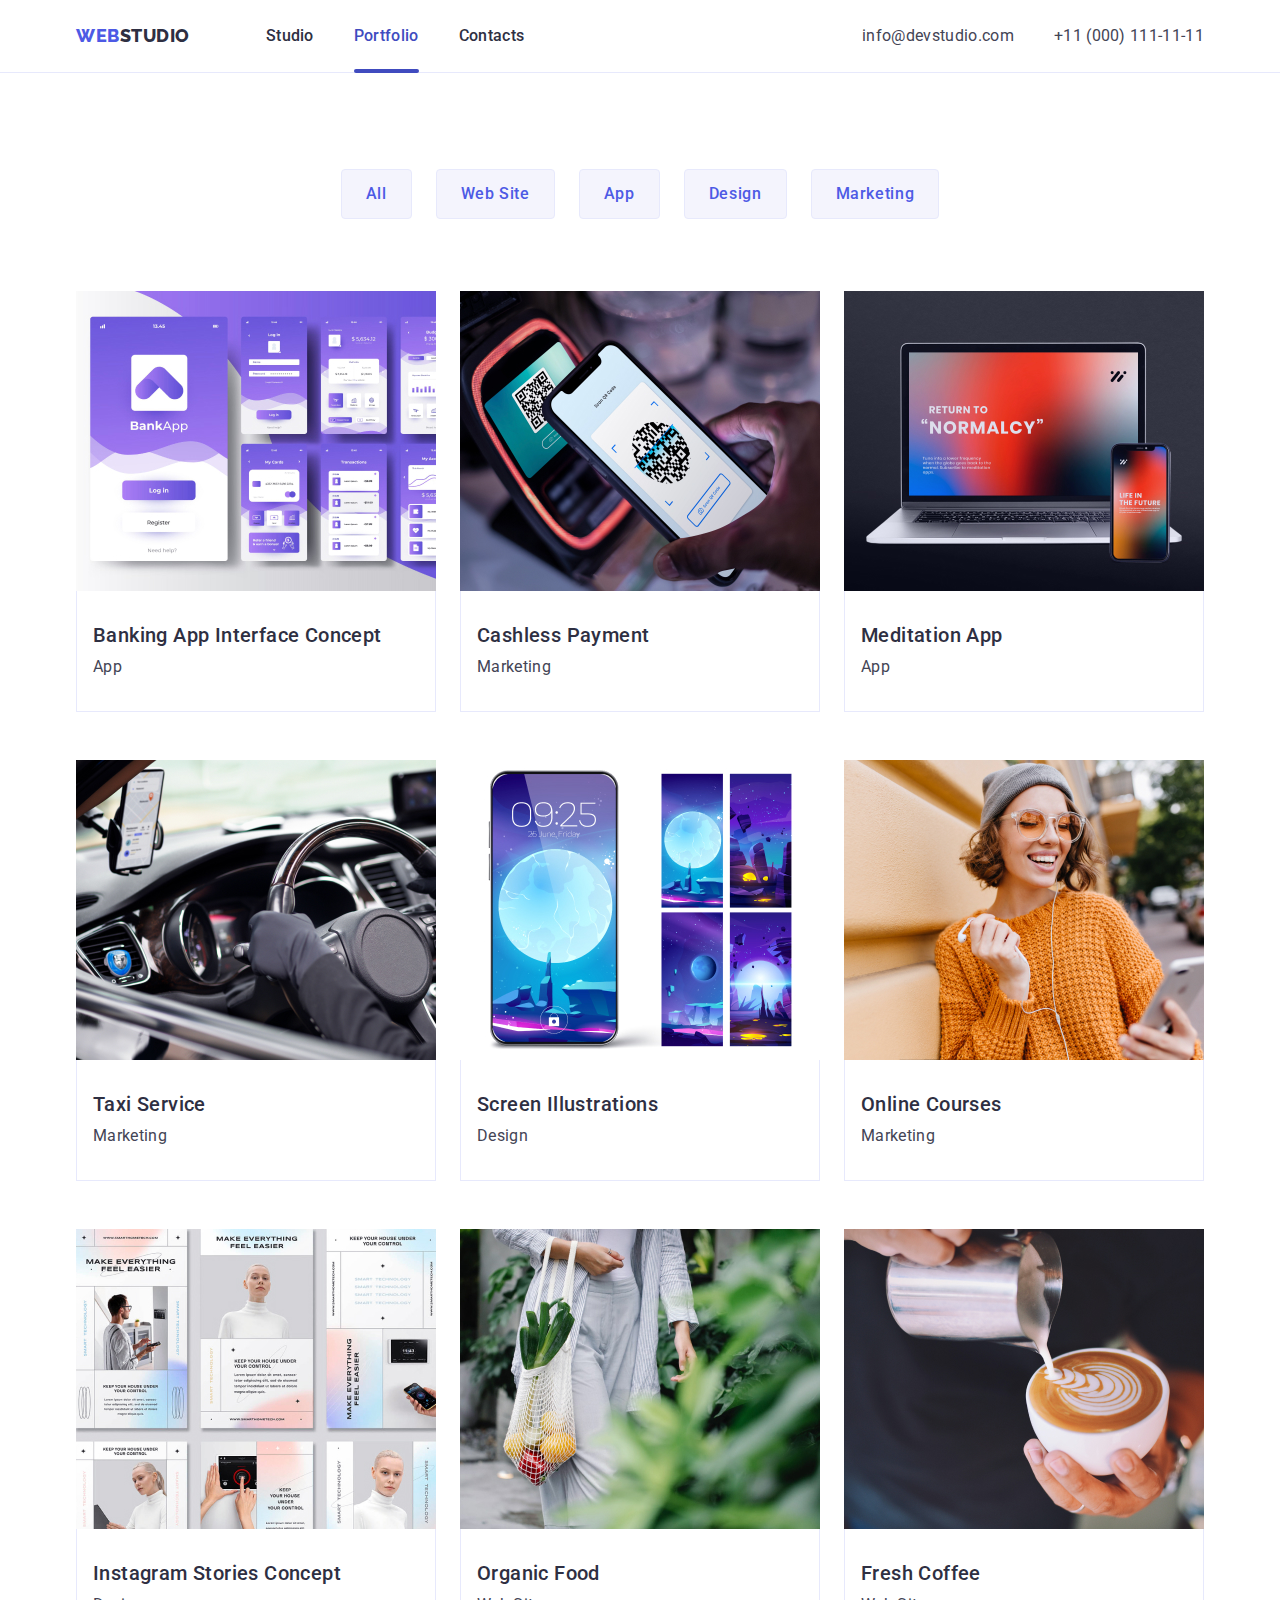
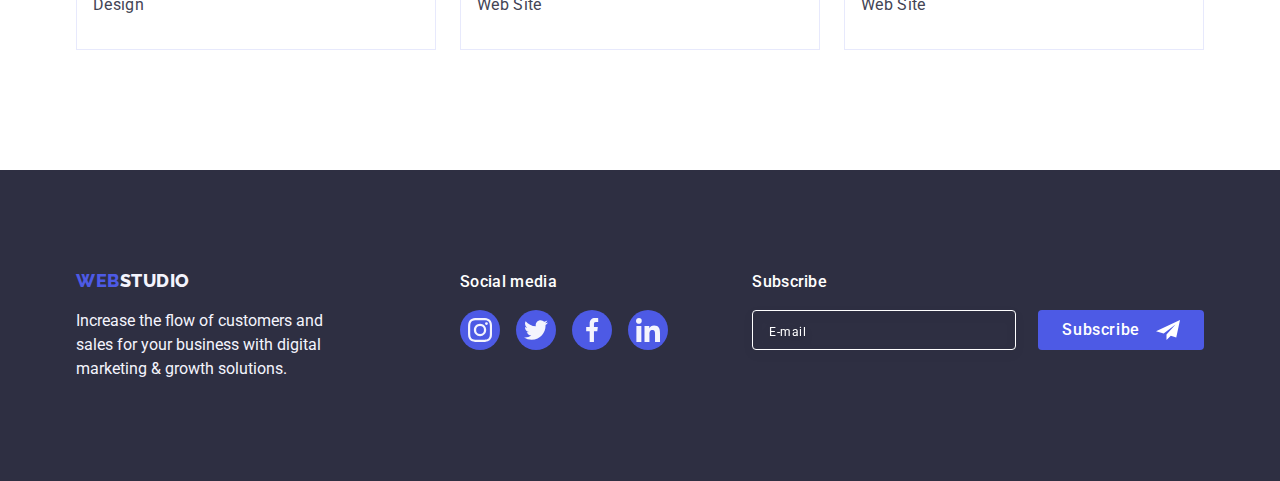
==== portfolio.html @ 62695de5 "1" ====
<!DOCTYPE html>
<html lang="en">
<head>
    <meta charset="UTF-8">
        <meta http-equiv="X-UA-Compatible" content="IE=edge">
        <meta name="viewport" content="width=device-width, initial-scale=1.0">
        <link rel="stylesheet" href="https://cdnjs.cloudflare.com/ajax/libs/modern-normalize/1.0.0/modern-normalize.min.css"/>
        <link rel="stylesheet" href="./css/styles.css">
        <title>Portfolio</title>
        <link rel="preconnect" href="https://fonts.googleapis.com" />
        <link rel="preconnect" href="https://fonts.gstatic.com" crossorigin />
        <link href="https://fonts.googleapis.com/css2?family=Raleway:wght@800&family=Roboto:wght@400;500;700;900&display=swap" rel="stylesheet" />
</head>
<body>
    <header>
        <div class="container header-container">
        <nav class="header-nav">
            <a href="./index.html" class="header-logo link">Web<span>Studio</span></a>
            <ul class="header-list list">
                <li class="header-item">
                    <a href="./index.html" class="header-link link">Studio</a>
                </li>
                <li class="header-item">
                    <a href="./portfolio.html" class="header-link link active-menu">Portfolio</a>
                </li>
                <li class="header-item">
                    <a href="" class="header-link link">Contacts</a>
                </li>
            </ul>
        </nav>
        <address class="header-contact">
            <ul class="header-contact-item list">
                <li class="header-contact-list">
                    <a href="mailto:info@devstudio.com" class="header-contact-itm">info@devstudio.com</a>
                </li>
                <li class="header-contact-list">
                    <a href="tel:+110001111111" class="header-contact-itm">+11 (000) 111-11-11</a>
                </li>
            </ul>
        </address>
    </div>
</header>

<main>
    <section class="portfolio">
        <div class="container">
            <h1 hidden>Service</h1>
        <ul class="portfolio-list-btn list">
            <li class="portfolio-item-btn"><button type="button" class="portfolio-btn">All</button></li>
            <li class="portfolio-item-btn"><button type="button" class="portfolio-btn">Web Site</button></li>
            <li class="portfolio-item-btn"><button type="button" class="portfolio-btn">App</button></li>
            <li class="portfolio-item-btn"><button type="button" class="portfolio-btn">Design</button></li>
            <li class="portfolio-item-btn"><button type="button" class="portfolio-btn">Marketing</button></li>
        </ul>

        <ul class="portfolio-list list"> 

        <li class="portfolio-item">
                <a href="" class="portfolio-link link">
                <div class="img-hover">
                    <img src="./images/banking-app.jpg" alt="Banking App Interface" class="portfolio-img-list" width="360" height="300">
                    <p class="img-hover-text">14 Stylish and User-Friendly App Design Concepts · Task Manager App · Calorie Tracker App · Exotic Fruit Ecommerce App · Cloud Storage App</p>
                </div>
                    <div class="portfolio-item-text">
                        <h2 class="portfolio-subtitle">Banking App Interface Concept</h2>
                        <p class="portfolio-text">App</p>
                    </div>
                </a>
        </li>

        <li class="portfolio-item">
                <a href="" class="portfolio-link link">
                    <div class="img-hover">
                        <img src="./images/cashless-payment.jpg" alt="cashless-payment" class="portfolio-img-list" width="360" height="300">
                        <p class="img-hover-text">14 Stylish and User-Friendly App Design Concepts · Task Manager App · Calorie Tracker App · Exotic Fruit Ecommerce App · Cloud Storage App</p>
                    </div>
                    <div class="portfolio-item-text">
                        <h2 class="portfolio-subtitle">Cashless Payment</h2>
                        <p class="portfolio-text">Marketing</p>
                    </div>
                </a>
        </li>
        <li class="portfolio-item">
                <a href="" class="portfolio-link link">
                    <div class="img-hover">
                        <img src="./images/meditaion-app.jpg" alt="meditaion-app" class="portfolio-img-list" width="360" height="300">
                        <p class="img-hover-text">14 Stylish and User-Friendly App Design Concepts · Task Manager App · Calorie Tracker App · Exotic Fruit Ecommerce App · Cloud Storage App</p>
                    </div>
                    <div class="portfolio-item-text">
                        <h2 class="portfolio-subtitle">Meditation App</h2>
                        <p class="portfolio-text">App</p>
                    </div>
                </a>
        </li>
        <li class="portfolio-item">
                <a href="" class="portfolio-link link">
                    <div class="img-hover">
                        <img src="./images/taxi-service.jpg" alt="Taxi Service" class="portfolio-img-list" width="360" height="300">
                        <p class="img-hover-text">14 Stylish and User-Friendly App Design Concepts · Task Manager App · Calorie Tracker App · Exotic Fruit Ecommerce App · Cloud Storage App</p>
                    </div>
                    <div class="portfolio-item-text">
                        <h2 class="portfolio-subtitle">Taxi Service</h2>
                        <p class="portfolio-text">Marketing</p>
                    </div>
                </a>
        </li>
        <li class="portfolio-item">
                <a href="" class="portfolio-link link">
                    <div class="img-hover">
                        <img src="./images/screen-illustrations.jpg" alt="Screen Illustrations" class="portfolio-img-list" width="360" height="300">
                        <p class="img-hover-text">14 Stylish and User-Friendly App Design Concepts · Task Manager App · Calorie Tracker App · Exotic Fruit Ecommerce App · Cloud Storage App</p>
                    </div>
                    <div class="portfolio-item-text">
                        <h2 class="portfolio-subtitle">Screen Illustrations</h2>
                        <p class="portfolio-text">Design</p>
                    </div>
                </a>
        </li>
        <li class="portfolio-item">
                <a href="" class="portfolio-link link">
                    <div class="img-hover">
                        <img src="./images/online-courses.jpg" alt="Online Courses" class="portfolio-img-list" width="360" height="300">
                        <p class="img-hover-text">14 Stylish and User-Friendly App Design Concepts · Task Manager App · Calorie Tracker App · Exotic Fruit Ecommerce App · Cloud Storage App</p>
                    </div>
                    <div class="portfolio-item-text">
                        <h2 class="portfolio-subtitle">Online Courses</h2>
                        <p class="portfolio-text">Marketing</p>
                    </div>
                </a>
        </li>
        <li class="portfolio-item">
                <a href="" class="portfolio-link link">
                    <div class="img-hover">
                        <img src="./images/instagram-stories-concept.jpg" alt="Instagram Stories Concept" class="portfolio-img-list" width="360" height="300">
                        <p class="img-hover-text">14 Stylish and User-Friendly App Design Concepts · Task Manager App · Calorie Tracker App · Exotic Fruit Ecommerce App · Cloud Storage App</p>
                    </div>
                    <div class="portfolio-item-text">
                        <h2 class="portfolio-subtitle">Instagram Stories Concept</h2>
                        <p class="portfolio-text">Design</p>
                    </div>
                </a>
        </li>
        <li class="portfolio-item">
                <a href="" class="portfolio-link link">
                    <div class="img-hover">
                        <img src="./images/organic-food.jpg" alt="Organic Food" class="portfolio-img-list" width="360" height="300">
                        <p class="img-hover-text">14 Stylish and User-Friendly App Design Concepts · Task Manager App · Calorie Tracker App · Exotic Fruit Ecommerce App · Cloud Storage App</p>
                    </div>
                    <div class="portfolio-item-text">
                        <h2 class="portfolio-subtitle">Organic Food</h2>
                        <p class="portfolio-text">Web Site</p>
                    </div>
                </a>
        </li>
        <li class="portfolio-item">
                <a href="" class="portfolio-link link">
                    <div class="img-hover">
                        <img src="./images/fresh-coffe.jpg" alt="Fresh Coffee" class="portfolio-img-list" width="360" height="300">
                        <p class="img-hover-text">14 Stylish and User-Friendly App Design Concepts · Task Manager App · Calorie Tracker App · Exotic Fruit Ecommerce App · Cloud Storage App</p>
                    </div>
                    <div class="portfolio-item-text">
                        <h2 class="portfolio-subtitle">Fresh Coffee</h2>
                        <p class="portfolio-text">Web Site</p>
                    </div>
                </a>
        </li>
        </ul>
        </div>
    </section>
</main>

<footer class="footer">
    <div class="container footer-container">
        <div class="footer-wrapper">
        <a href="./index.html" class="footer-logo link">Web<span class="footer-logo-span">Studio</span></a>
    <p class="footer-text">Increase the flow of customers and sales for your business with digital marketing & growth solutions.</p>
    </div>
        <div class="footer-social">
            <h3 class="footer-social-title">Social media</h3>
            <ul class="footer-social-list list">
                <li class="footer-icon-item">
                    <a href="" class="footer-icon-link">
                        <svg class="footer-icon" width="24" height="24">
                            <use href="./images/symbol-defs.svg#icon-instagram"></use>
                        </svg>
                    </a>
                </li>
                <li class="footer-icon-item">
                    <a href="" class="footer-icon-link">
                        <svg class="footer-icon" width="24" height="24">
                            <use href="./images/symbol-defs.svg#icon-twitter"></use>
                        </svg>
                    </a>
                </li>
                <li class="footer-icon-item">
                    <a href="" class="footer-icon-link">
                        <svg class="footer-icon" width="24" height="24">
                            <use href="./images/symbol-defs.svg#icon-facebook"></use>
                        </svg>
                    </a>
                </li>
                <li class="footer-icon-item">
                    <a href="" class="footer-icon-link">
                        <svg class="footer-icon" width="24" height="24">
                            <use href="./images/symbol-defs.svg#icon-linkedin"></use>
                        </svg>
                    </a>
                </li>
            </ul>
        </div>
        <div class="footer-subscribe">
            <p>Subscribe</p>
            <form action="" class="footer-form">
                    <input type="text" name="email" id="email" placeholder="E-mail">

                    <button type="submit">
                        Subscribe
                    </button>
            </form>
        </div>
    </div>
</footer>

</body>
</html>
---- css/styles.css ----
:root {
    --color-background: #ffffff;
    --color-iris: #4d5ae5;
    --color-background-btn: #404bbf;
    --color-background-main: #2e2f42;
    --color-main: #434455;
    --color-cloud: #f4f4fd;
    --color-corn: #E7E9FC;
    --color-light-gray: #8E8F99;
    --color-emerald: #31D0AA;
}

body {
    color: var(--color-main);
    background-color: var(--color-background);
    font-family: 'Roboto', sans-serif;
    margin: 0 auto;
    padding: 0;
}

.link {
    text-decoration: none;
}

.list {
    list-style: none;
}

.container {
    max-width: 1158px;
    padding-left: 15px;
    padding-right: 15px;
    margin-left: auto;
    margin-right: auto;
}

.section {
    padding-top: 120px;
    padding-bottom: 120px;
}

ul, li, h3, h2, h1, p{
    margin: 0;
    padding: 0;
}

/* header */

header {
    border-bottom: 1px solid var(--color-corn);
    background-color: var(--color-background);
}

.header-container {
    display: flex;
    justify-content: space-between; 
    padding-top: 24px;
    padding-bottom: 24px;
}

.header-nav {
    display: flex;
    align-items: center;
}

.header-contact-item {
    display: flex;
    align-items: center;
}

.header-list {
    display: flex;
}

.header-logo {
    display: flex;
    margin-right: 76px;

    font-family: 'Raleway', sans-serif;
    font-weight: 800;
    font-size: 18px;
    line-height: 1.17;
    letter-spacing: 0.03em;
    text-transform: uppercase;
    color: var(--color-iris);
    text-decoration: none;
}

.header-item {
}

.header-item:not(:last-child) {
    margin-right: 40px;
}

.header-link {
    display: block;
    font-weight: 500;
    font-size: 16px;
    line-height: 1.5;
    letter-spacing: 0.02em;
    color: var(--color-background-main);

    transition: 250ms cubic-bezier(0.4, 0, 0.2, 1);
}

.header-link:is(:hover, :focus) {
    color: var(--color-background-btn);
}

.header-contact {
    display: flex;
}

.header-contact-list {
}

.header-contact-list:not(:last-child) {
    margin-right: 40px;
}

.header-contact-itm {
    text-decoration: none;
    font-style: normal;
    font-size: 16px;
    line-height: 1.5;
    letter-spacing: 0.02em;
    color: var(--color-main);
    
    transition: 250ms cubic-bezier(0.4, 0, 0.2, 1);
}

.header-contact-itm:is(:hover, :focus) {
    color: var(--color-background-btn);
}

span {
    color: var(--color-background-main);
    text-decoration: none;
}

.active-menu {
    position: relative;
    color: var(--color-background-btn);
}

.active-menu::after {
    top: 45px;
    position: absolute;
    border-bottom: 4px solid var(--color-background-btn);
    display: block;
    content: '';
    width: 100%;
    border-radius: 2px;
}

/* header */

/* order */

.order {
    text-align: center;
    padding-top: 188px;
    padding-bottom: 188px;

    background-color: var(--color-background-main);
    background-image: linear-gradient(
        rgba(46, 47, 66, 0.7),
        rgba(46, 47, 66, 0.7)
    ),
    url(../images/people-office.jpg) ;
    
    background-repeat: no-repeat;
    background-position: center;
    width: 1440px;
    margin-right: auto;
    margin-left: auto;
    background-size: cover;
}

.order-title {
    font-size: 56px;
    line-height: 1.07;
    text-align: center;
    letter-spacing: 0.02em;
    color: var(--color-background);

    width: 496px;
    margin: 0 auto;
}

.order-btn {
    border-radius: 4px;
    padding: 16px 32px;
    border: none;
    text-align: center;
    margin-top: 48px;
    transition: 250ms cubic-bezier(0.4, 0, 0.2, 1);

    background-color: var(--color-iris);
    font-family: "Roboto", sans-serif;
    font-weight: 500;
    font-size: 16px;
    line-height: 1.5;
    letter-spacing: 0.04em;
    color: var(--color-background);
    cursor: pointer;

    background: #4D5AE5;
    background-color: var(--color-iris);
}

.order-btn:is(:hover, :focus) {
    background-color: var(--color-background-btn);
}

.backdrop {
    position: fixed;
    top: 0;
    left: 0;
    width: 100%;
    height: 100%;
    background-color: rgba(46, 47, 66, 0.4);

    transition: opacity 250ms cubic-bezier(0.4, 0, 0.2, 1);
    opacity: 1;
}

.backdrop.is-hidden {
    opacity: 0;
    pointer-events: none;
}

.modal {
    position: absolute;
    top: 50%;
    left: 50%;
    transform: translate(-50%, -50%) scale(1);
    padding: 72px 24px 24px;

    min-width: 408px;

    background-color: #ffffff;
    border-radius: 4px;
}

.order-modal-close {
    border: 1px solid rgba(0, 0, 0, 0.1);
    background-color: var(--color-corn);
    border-radius: 50%;

    width: 24px;
    height: 24px;

    cursor: pointer;
    position: absolute;
    display: flex;
    justify-content: center;
    align-items: center;
    top: 24px;
    right: 24px;
}

.order-modal-close:is(:hover, :focus) {
    background-color: var(--color-background-btn);
    fill: var(--color-background);
    transition: 250ms cubic-bezier(0.4, 0, 0.2, 1);
}

/* order */

/* Form */

/* .form-wrapper {
    padding-left: 24px;
    padding-right: 24px;
    padding-top: 72px;
    margin: 0 auto;
} */

.form-title {
    font-weight: 500;
    font-size: 16px;
    line-height: 1.5;
    text-align: center;
    letter-spacing: 0.02em;
    color: var(--color-background-main);
    margin-bottom: 16px;
}

.form-field {
    display: flex;
    flex-direction: column;
}

.form-field:not(:last-child) {
    margin-bottom: 8px;
}

.comment-field {
    margin-bottom: 8px;
}

.form-field label {
    margin-bottom: 4px;
}

.input-wrap {
    position: relative;
}

.form-field label {
    display: block;
    text-align: left;
    margin-bottom: 4px;
    font-weight: 400;
    font-size: 12px;
    line-height: 1.16;
    letter-spacing: 0.04em;
    color: var(--color-light-gray);
}

.form-field input {
    border: none;
    width: 360px;
    height: 40px;
    border: 1px solid rgba(46, 47, 66, 0.4);
    padding-left: 42px;
    border-radius: 4px;
    outline: none;
    transition-property: border;
    transition-duration: 250ms;
    transition-timing-function: cubic-bezier(0.4, 0, 0.2, 1);
    /* transition: 250ms cubic-bezier(0.4, 0, 0.2, 1); */
}

.form-field svg {
    position: absolute;
    top: 50%;
    left: 12px;
    transform: translateY(-50%);
    cursor: pointer;
    fill: var(--color-background-main);
    transition-property: fill;
    transition-duration: 250ms;
    transition-timing-function: cubic-bezier(0.4, 0, 0.2, 1);
    /* transition: 250ms cubic-bezier(0.4, 0, 0.2, 1); */
}

.form-field input:focus {
    border: 1px solid var(--color-iris);
}

.form-field input:focus + svg {
    fill: var(--color-iris);
}

.form-field textarea {
    width: 360px;
    height: 120px;
    resize: none;
    outline: none;
    border: 1px solid rgba(46, 47, 66, 0.4);
    border-radius: 4px;
    transition: 250ms cubic-bezier(0.4, 0, 0.2, 1);

    padding-top: 8px;
    padding-left: 16px;
}

.form-field textarea::placeholder {
    font-weight: 400;
    font-size: 12px;
    line-height: 1.16;
    letter-spacing: 0.04em;
    color: rgba(46, 47, 66, 0.4);
}

.form-field textarea:focus {
    border: 1px solid var(--color-iris);
}

.checkbox-field {
    margin-bottom: 24px;
}

.checkbox-field label {
    display: flex;
    align-items: center;
    text-align: center;
    gap: 8px;
}

.checkbox-field input {
    cursor: pointer;
    margin-right: 8px;
    -webkit-appearance: none;
    -moz-appearance: none;
    appearance: none;
    position: absolute;
}

.checkbox-icon {
    display: inline-block;
    width: 16px;
    height: 16px;
    border: 1px solid rgba(46, 47, 66, 0.4);
    border-radius: 2px;
    cursor: pointer;
    transition: 250ms cubic-bezier(0.4, 0, 0.2, 1);
}

.checkbox:checked + .checkbox-icon {
    background-color: var(--color-background-btn);
    background-image: url(../images/checkbox.svg);
    background-repeat: no-repeat;
    background-position: center;
    border: none;
}

.checkbox-field p {
    font-weight: 400;
    font-size: 12px;
    line-height: 1.16;
    letter-spacing: 0.04em;
    color: var(--color-light-gray);
}

.checkbox-field a {
    margin-left: 2px;
    color: var(--color-iris);
}

.form-btn {
    padding: 16px 32px;
    background-color: var(--color-iris);
    box-shadow: 0px 4px 4px rgba(0, 0, 0, 0.15);
    border-radius: 4px;
    color: #FFFFFF;
    border: none;
    cursor: pointer;
    width: 169px;
    height: 56px;
    font-family: 'Roboto';
    font-style: normal;
    font-weight: 500;
    font-size: 16px;
    line-height: 1.5;
    text-align: center;
    letter-spacing: 0.04em;
    color: var(--color-background);
    transition: 250ms cubic-bezier(0.4, 0, 0.2, 1);
}

.form-btn:is(:hover, :focus) {
    background-color: var(--color-background-btn);
}

/* Form */

/* features */

.features {
    
}   

.hidden-title {
}

.features-list {
    display: flex;
}

.features-item {
    max-width: calc((100% - 72px) / 4);
}

.features-item:not(:last-child) {
    margin-right: 24px;
}

.features-subtitle {
    margin-bottom: 8px;

    font-family: 'Roboto';
    font-style: normal;
    font-weight: 500;
    font-size: 20px;
    line-height: 1.2;
    letter-spacing: 0.02em;
    color: var(--color-background-main);
}

.features-item-text {
    max-height: 72px;

    font-size: 16px;
    line-height: 1.5;
    letter-spacing: 0.02em;
    color: var(--color-main);
}

.features-icons {
    display: flex;
    justify-content: center;
    align-items: center;
    
    height: 112px;
    background-color: var(--color-cloud);
    border-radius: 4px;

    margin-bottom: 8px;
}

.features-icon {

}


/* features */

/* about */

.about {
    padding-bottom: 120px;
}

.about-title {
    font-size: 36px;
    line-height: 1.11;
    letter-spacing: 0.02em;
    text-transform: capitalize;
    color: var(--color-background-main);
    text-align: center;
}

.about-list {
    display: flex;
    margin-top: 72px;
}

.about-img {
}

.about-item {

}

.about-item:not(:last-child) {
    margin-right: 24px;
}

/* about */

/* team */

.team {
    background-color: var(--color-cloud);
}

.team-title {
    font-size: 36px;
    line-height: 1.11;
    text-align: center;
    letter-spacing: 0.02em;
    text-transform: capitalize;
    color: var(--color-background-main);
    margin-bottom: 72px;
}

.team-list {
    display: flex;
}

.team-list-item {
    background-color: var(--color-background);
    box-shadow: 0px 1px 6px rgba(46, 47, 66, 0.08), 0px 1px 1px rgba(46, 47, 66, 0.16), 0px 2px 1px rgba(46, 47, 66, 0.08);
border-radius: 0px 0px 4px 4px;
}

.team-list-item:not(:last-child) {
    margin-right: 24px;
}

.team-name {
    font-weight: 500;
    font-size: 20px;
    line-height: 1.2;
    letter-spacing: 0.02em;
    color: var(--color-background-main);

    text-align: center;
    margin-bottom: 8px;
}

.team-list-cover {
    padding-top: 32px;
    padding-bottom: 32px;
    
}

.team-item-text {
    font-size: 16px;
    line-height: 1.5;
    letter-spacing: 0.02em;
    color: var(--color-main);

    text-align: center;
    margin-bottom: 8px;
}

.team-icon-list {
    display: flex;
    justify-content: center;
    gap: 24px;
    
}

.icon-list-item {
}

.team-icon-link {
    display: flex;
    justify-content: center;
    align-items: center;
    width: 40px;
    height: 40px;
    border-radius: 50%;
    background-color: var(--color-iris);

    transition: 250ms cubic-bezier(0.4, 0, 0.2, 1);
}

.team-icon-link:is(:hover, :focus) {
    background-color: var(--color-background-btn);
}

.link-icon {
    fill: var(--color-cloud);
    
}

/* team */

/* Customers */

.customers {
}

.customers-title {
    font-size: 36px;
    line-height: 1.11;
    text-align: center;
    letter-spacing: 0.02em;
    text-transform: capitalize;
    color: var(--color-background-main);

    margin-bottom: 72px;
}

.customers-list {
    display: flex;
    gap: 24px;
    
}

.customers-item {
    width: calc((100% - 120px) / 6);
    
}

.customers-link {
    display: flex;
    align-items: center;
    justify-content: center;
    height: 88px;
    
    transition: 250ms cubic-bezier(0.4, 0, 0.2, 1);

    fill: var(--color-light-gray);
    border-radius: 4px;
    border: 1px solid var(--color-light-gray);
}

.company-icon {
    color: currentColor;
}

.customers-link:is(:hover, :focus) {
    border: 1px solid var(--color-background-btn);
    fill: var(--color-background-btn);
    color: var(--color-background-btn);
    transition: opacity 250ms cubic-bezier(0.4, 0, 0.2, 1);
}

/* Customers */

/* footer */

.footer {
    background-color: var(--color-background-main);
    padding-top: 100px;
    padding-bottom: 100px;
}

.footer-container {
    display: flex;
    
}

.footer-wrapper {
    width: 264px;
    
}

.footer-logo {
    font-family: 'Raleway', sans-serif;
    font-weight: 800;
    font-size: 18px;
    line-height: 1.17;
    letter-spacing: 0.03em;
    text-transform: uppercase;
    color: var(--color-iris);
    text-decoration: none;
}


.footer-logo-span {
    color: var(--color-cloud);
}

.footer-text {
    line-height: 1.5;
    margin-top: 18px;
    color: var(--color-cloud);
}

.footer-social {
    margin-left: 120px;
}

.footer-social-title {
    font-weight: 500;
    font-size: 16px;
    line-height: 1.5;
    letter-spacing: 0.02em;
    color: var(--color-background);

    margin-bottom: 16px;
}

.footer-social-list {
    display: flex;
    gap: 16px;
}

.footer-icon-item {
}

.footer-icon-link {
    display: flex;
    justify-content: center;
    align-items: center;

    width: 40px;
    height: 40px;
    border-radius: 50%;
    background-color: var(--color-iris);

    transition: 250ms cubic-bezier(0.4, 0, 0.2, 1);
}

.footer-icon-link:is(:hover, :focus) {
    background-color: var(--color-emerald);
}

.footer-icon {
    fill: var(--color-cloud);
}

.footer-subscribe {
    margin-left: auto;
}

.footer-subscribe p {
    display: block;
    text-align: left;
    margin-bottom: 16px;

    font-weight: 500;
    font-size: 16px;
    line-height: 1.5;
    letter-spacing: 0.02em;
    color: var(--color-background);
}

.footer-subscribe input {
    border: none;
    outline: none;
    background-color: transparent;
    width: 264px;
    height: 40px;
    padding-left: 16px;

    border: 1px solid #FFFFFF;
    filter: drop-shadow(0px 4px 4px rgba(0, 0, 0, 0.15));
    border-radius: 4px;
    color: var(--color-background);
    transition: 250ms cubic-bezier(0.4, 0, 0.2, 1);
}

.footer-subscribe input:focus {
    border: 1px solid var(--color-iris);
}

.footer-subscribe input::placeholder {
    font-weight: 400;
    font-size: 12px;
    line-height: 24px;
    display: flex;
    align-items: center;
    letter-spacing: 0.04em;
    color: var(--color-background);
}

.footer-subscribe button {
    background-image: url(../images/subscribe.svg);
    background-repeat: no-repeat;
    background-position: right 24px center;

    padding: 8px 64px 8px 24px;

    margin-left: 22px;
    border: none;
    background-color: var(--color-iris);
    border-radius: 4px;
    transition: 250ms cubic-bezier(0.4, 0, 0.2, 1);


    font-family: 'Roboto';
    font-style: normal;
    font-weight: 500;
    font-size: 16px;
    line-height: 1.5;
    text-align: center;
    letter-spacing: 0.04em;
    color: var(--color-background);
    cursor: pointer;
}

.footer-subscribe button:is(:hover, :focus) {
    background-color: var(--color-background-btn);
}

.footer-form {
    display: flex;
}

/* footer */

/* portfolio */

.portfolio {
    padding-top: 96px;
    padding-bottom: 120px;
}

.portfolio-list-btn {
    display: flex;
    justify-content: center;
}

.portfolio-item-btn {
    
}

.portfolio-item-btn:not(:last-child) {
    margin-right: 24px;
}

.portfolio-btn {
    border: 1px solid var(--color-corn);
    border-radius: 4px;
    background-color: var(--color-cloud);
    padding: 12px 24px;
    transition: 250ms cubic-bezier(0.4, 0, 0.2, 1);

    font-family: 'Roboto', sans-serif;
    font-weight: 500;
    font-size: 16px;
    line-height: 1.5;
    letter-spacing: 0.04em;
    color: var(--color-iris);
    background-color: var(--color-cloud);
    cursor: pointer;

}

.portfolio-btn:is(:hover, :focus) {
    background-color: var(--color-background-btn);
    color: var(--color-background);
    box-shadow: 0px 3px 1px rgba(0, 0, 0, 0.1), 0px 2px 1px rgba(0, 0, 0, 0.08), 0px 2px 2px rgba(0, 0, 0, 0.12);
    border-radius: 4px;
    border: 1px solid var(--color-background-btn);
}

.portfolio-list {
    margin-top: 72px;
    flex-wrap: wrap;
    display: flex;
}

.portfolio-link {
    display: block;
    transition: 250ms cubic-bezier(0.4, 0, 0.2, 1);
}

.portfolio-link:is(:hover, :focus) {
    box-shadow: 0px 1px 6px rgba(46, 47, 66, 0.08), 0px 1px 1px rgba(46, 47, 66, 0.16), 0px 2px 1px rgba(46, 47, 66, 0.08);
}

.portfolio-item {
    margin-bottom: 48px;
    margin-right: 24px;
}


.portfolio-item:nth-child(7) {
    margin-bottom: 0;
}

.portfolio-item:nth-child(8) {
    margin-bottom: 0;
}

.portfolio-item:nth-child(9) {
    margin-bottom: 0;
}

.portfolio-item:nth-child(3) {
    margin-right: 0;
}

.portfolio-item:nth-child(6) {
    margin-right: 0;
}

.portfolio-item:nth-child(9) {
    margin-right: 0;
}

.portfolio-subtitle {
    font-weight: 500;
    font-size: 20px;
    line-height: 1.2;
    letter-spacing: 0.02em;
    color: var(--color-background-main);

    margin-bottom: 8px;
}

.portfolio-text {

    font-size: 16px;
    line-height: 1.5;
    letter-spacing: 0.02em;
    color: var(--color-main);
}


.portfolio-link {
}

.portfolio-item-text {
    border: 1px solid var(--color-corn);
    border-top: none;
}


.portfolio-img-list {
    display: block;
}

.portfolio-item-text {
    padding-top: 32px;
    padding-bottom: 32px;
    padding-left: 16px;
}

.img-hover {
    position: relative;
    overflow: hidden;
}

/* .img-hover::before {
    display: inline-block;
    content: '';

    position: absolute;
    top: 0;
    left: 0;
    width: 100%;
    height: 100%;
    background-color: var(--color-iris);

    transform: translateY(100%);
    transition: transform 250ms cubic-bezier(0.4, 0, 0.2, 1);
}

.portfolio-item:hover .img-hover::before {
    transform: translateY(0);
} */

.img-hover-text {
    position: absolute;
    top: 0;
    bottom: 0;
    width: 100%;
    height: 100%;
    padding-left: 32px;
    padding-right: 32px;
    padding-top: 40px;

    font-size: 16px;
    line-height: 1.5;
    letter-spacing: 0.02em;
    color: var(--color-cloud);
    background-color: var(--color-iris);

    transform: translateY(100%);
    transition: transform 250ms cubic-bezier(0.4, 0, 0.2, 1);
}

.portfolio-item:is(:hover, :focus) .img-hover-text {
    transform: translateY(0);
}



/* portfolio */
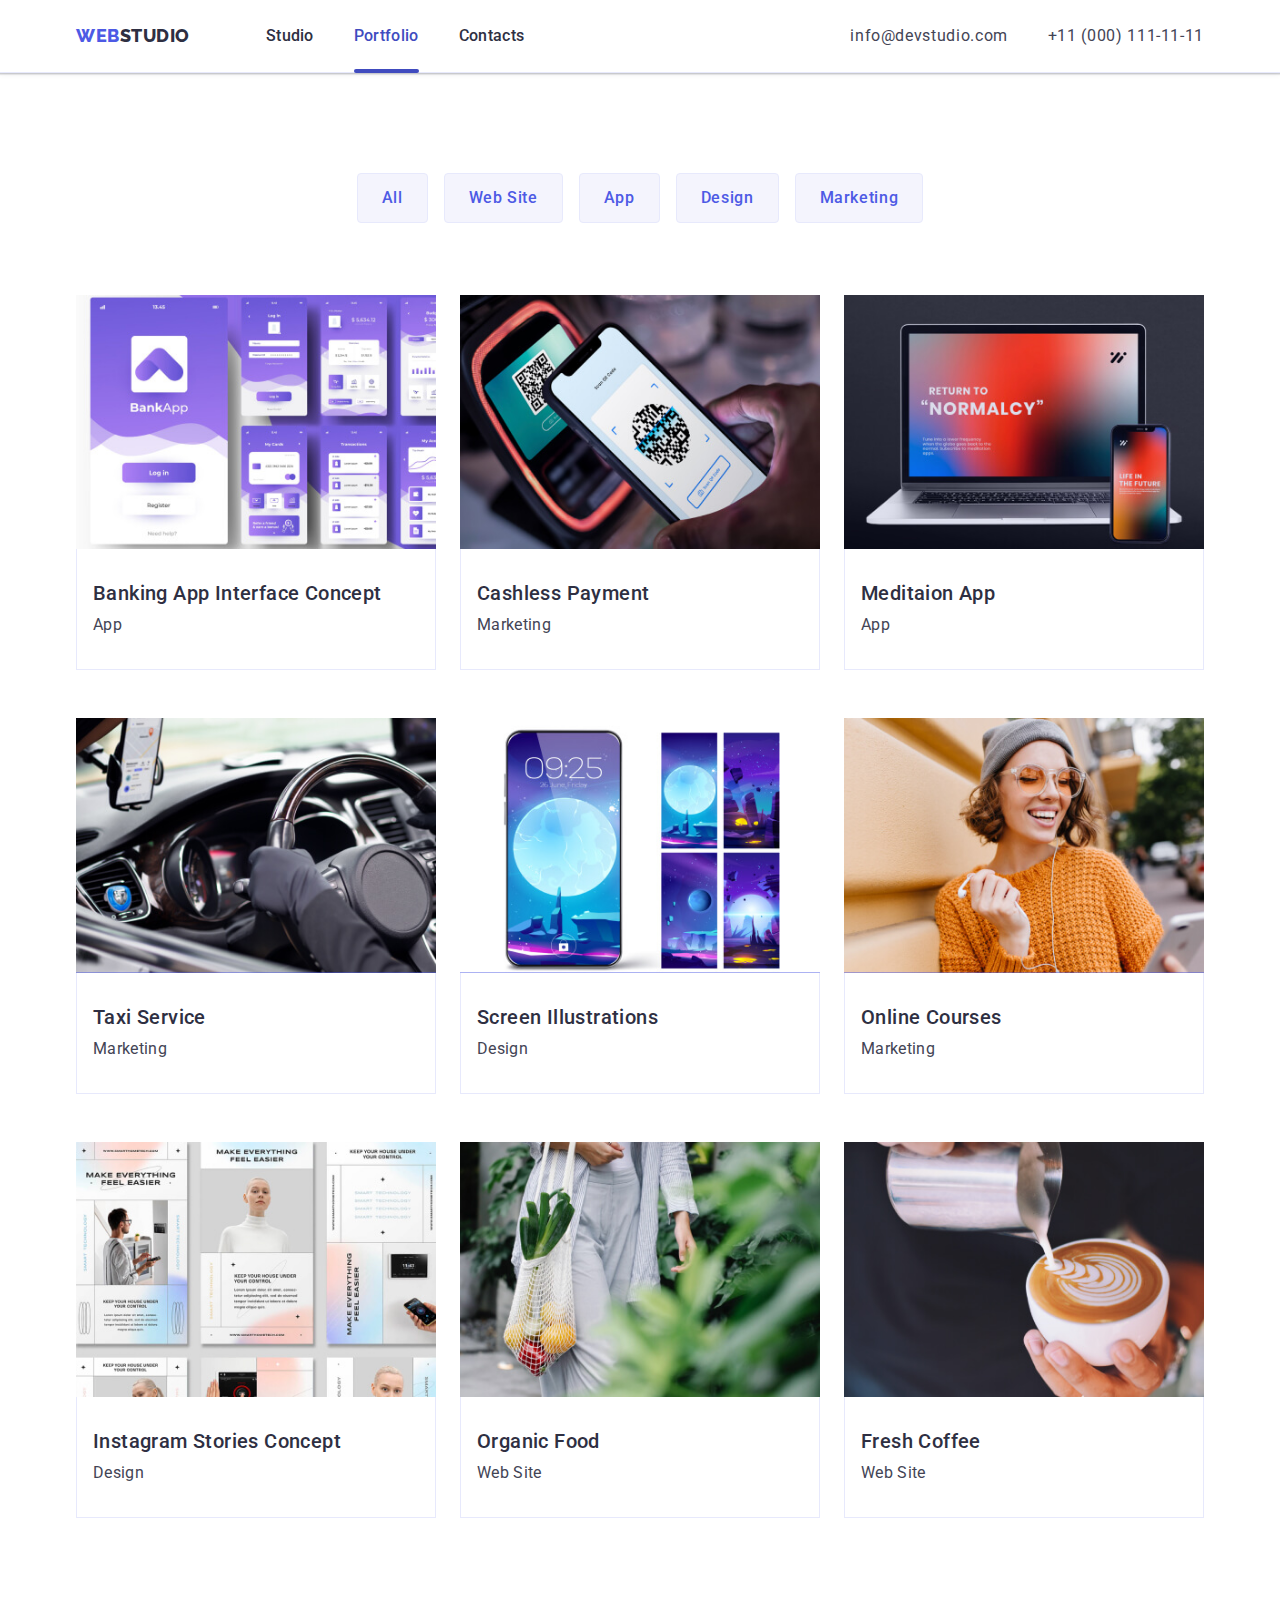
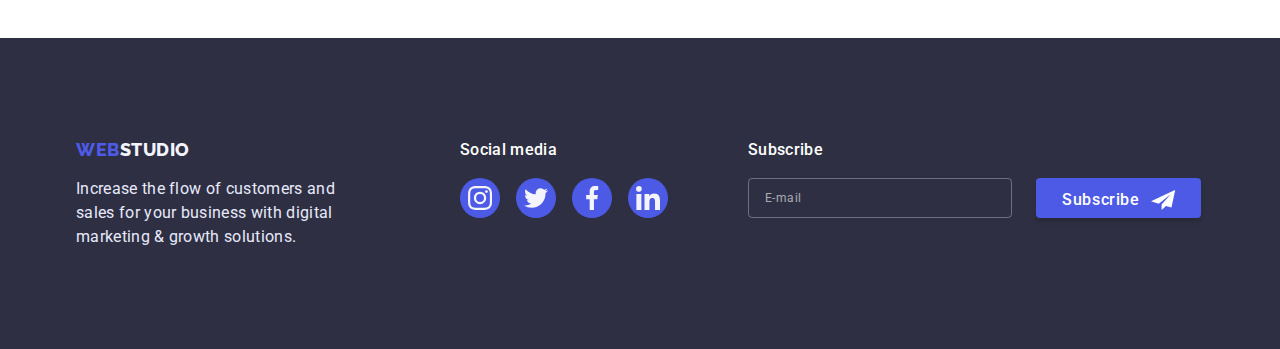
==== commit 23a8bc14: "1" ====
--- a/portfolio.html
+++ b/portfolio.html
@@ -1,225 +1,531 @@
 <!DOCTYPE html>
 <html lang="en">
-<head>
-    <meta charset="UTF-8">
-        <meta http-equiv="X-UA-Compatible" content="IE=edge">
-        <meta name="viewport" content="width=device-width, initial-scale=1.0">
-        <link rel="stylesheet" href="https://cdnjs.cloudflare.com/ajax/libs/modern-normalize/1.0.0/modern-normalize.min.css"/>
-        <link rel="stylesheet" href="./css/styles.css">
-        <title>Portfolio</title>
-        <link rel="preconnect" href="https://fonts.googleapis.com" />
-        <link rel="preconnect" href="https://fonts.gstatic.com" crossorigin />
-        <link href="https://fonts.googleapis.com/css2?family=Raleway:wght@800&family=Roboto:wght@400;500;700;900&display=swap" rel="stylesheet" />
-</head>
-<body>
-    <header>
-        <div class="container header-container">
-        <nav class="header-nav">
-            <a href="./index.html" class="header-logo link">Web<span>Studio</span></a>
-            <ul class="header-list list">
-                <li class="header-item">
-                    <a href="./index.html" class="header-link link">Studio</a>
-                </li>
-                <li class="header-item">
-                    <a href="./portfolio.html" class="header-link link active-menu">Portfolio</a>
-                </li>
-                <li class="header-item">
-                    <a href="" class="header-link link">Contacts</a>
-                </li>
-            </ul>
+  <head>
+    <meta charset="UTF-8" />
+    <meta http-equiv="X-UA-Compatible" content="IE=edge" />
+    <meta name="viewport" content="width=device-width, initial-scale=1.0" />
+    <title>WebStudio</title>
+    <link rel="preconnect" href="https://fonts.googleapis.com" />
+    <link rel="preconnect" href="https://fonts.gstatic.com" crossorigin />
+    <link
+      href="https://fonts.googleapis.com/css2?family=Raleway:wght@800&family=Roboto:wght@400;500;700;900&display=swap"
+      rel="stylesheet"
+    />
+    <link
+      rel="stylesheet"
+      href="https://cdn.jsdelivr.net/npm/modern-normalize@1.1.0/modern-normalize.min.css"
+    />
+    <link rel="stylesheet" href="./css/styles.css" />
+    <link rel="stylesheet" href="./css/media.css" />
+  </head>
+
+  <body>
+    <!-- HEADER -->
+    <header class="page-header page-header-portfolio">
+      <div class="page-header-container container">
+        <!-- Logotype -->
+        <a href="./index.html" class="logo-text link">
+          <span class="logo-text-accent">Web</span>Studio
+        </a>
+
+        <!-- Nav -->
+        <nav class="page-nav">
+          <ul class="menu list">
+            <li class="menu-item">
+              <a class="menu-link link" href="./index.html">Studio</a>
+            </li>
+            <li class="menu-item">
+              <a
+                class="menu-link link menu-link-current"
+                href="./portfolio.html"
+                >Portfolio</a
+              >
+            </li>
+            <li class="menu-item">
+              <a class="menu-link link" href="">Contacts</a>
+            </li>
+          </ul>
         </nav>
-        <address class="header-contact">
-            <ul class="header-contact-item list">
-                <li class="header-contact-list">
-                    <a href="mailto:info@devstudio.com" class="header-contact-itm">info@devstudio.com</a>
-                </li>
-                <li class="header-contact-list">
-                    <a href="tel:+110001111111" class="header-contact-itm">+11 (000) 111-11-11</a>
-                </li>
-            </ul>
+
+        <!-- Contacts -->
+        <address class="contacts">
+          <ul class="site-contacts list">
+            <li class="site-contacts-item">
+              <a class="contacts-link link" href="mailto:info@devstudio.com"
+                >info@devstudio.com</a
+              >
+            </li>
+            <li class="site-contacts-item">
+              <a class="contacts-link link" href="tel:+110001111111"
+                >+11 (000) 111-11-11</a
+              >
+            </li>
+          </ul>
         </address>
-    </div>
-</header>
-
-<main>
-    <section class="portfolio">
+        <button type="button" class="open-menu-btn" data-menu-open>
+          <svg
+            aria-label="Open menu button"
+            class="open-menu-btn-icon"
+            width="32"
+            height="22"
+          >
+            <use href="./images/icons.svg#icon-menu-hamburger"></use>
+          </svg>
+        </button>
+      </div>
+
+      <!-- MOBILE MENU -->
+      <div class="mobile-menu is-hidden" data-menu>
+        <div>
+          <button type="button" class="mobile-menu-close-btn" data-menu-close>
+            <svg
+              aria-label="Mobile menu close icon"
+              class="mobile-menu-close-btn-icon"
+              width="8"
+              height="8"
+            >
+              <use href="./images/icons.svg#icon-close"></use>
+            </svg>
+          </button>
+          <ul class="mobile-menu-list list">
+            <li class="mobile-menu-item">
+              <a class="mobile-menu-link link" href="./index.html">Studio</a>
+            </li>
+            <li class="mobile-menu-item">
+              <a
+                class="mobile-menu-link mobile-menu-link-current link"
+                href="./portfolio.html"
+                >Portfolio</a
+              >
+            </li>
+            <li class="mobile-menu-item">
+              <a class="mobile-menu-link link" href="">Contacts</a>
+            </li>
+          </ul>
+        </div>
+
+        <div>
+          <ul class="mobile-contacts list">
+            <li class="mobile-contacts-tel">
+              <a class="mobile-contacts-link link" href="tel:+110001111111"
+                >+11 (000) 111-11-11</a
+              >
+            </li>
+            <li class="mobile-contacts-mail">
+              <a
+                class="mobile-contacts-link link"
+                href="mailto:info@devstudio.com"
+                >info@devstudio.com</a
+              >
+            </li>
+          </ul>
+          <ul class="mobile-menu-social-networks-list list">
+            <li class="mobile-menu-social-networks-item">
+              <a class="mobile-menu-social-networks-link link" href="">
+                <svg
+                  aria-label="Instagram"
+                  class="mobile-menu-social-networks-icon"
+                  width="24"
+                  height="24"
+                >
+                  <use href="./images/icons.svg#icon-instagram"></use>
+                </svg>
+              </a>
+            </li>
+            <li class="mobile-menu-social-networks-item">
+              <a class="mobile-menu-social-networks-link link" href="">
+                <svg
+                  aria-label="Twitter"
+                  class="mobile-menu-social-networks-icon"
+                  width="24"
+                  height="24"
+                >
+                  <use href="./images/icons.svg#icon-twitter"></use>
+                </svg>
+              </a>
+            </li>
+            <li class="mobile-menu-social-networks-item">
+              <a class="mobile-menu-social-networks-link link" href="">
+                <svg
+                  aria-label="Facebook"
+                  class="mobile-menu-social-networks-icon"
+                  width="24"
+                  height="24"
+                >
+                  <use href="./images/icons.svg#icon-facebook"></use>
+                </svg>
+              </a>
+            </li>
+            <li class="mobile-menu-social-networks-item">
+              <a class="mobile-menu-social-networks-link link" href="">
+                <svg
+                  aria-label="LinkedIn"
+                  class="mobile-menu-social-networks-icon"
+                  width="24"
+                  height="24"
+                >
+                  <use href="./images/icons.svg#icon-linkedin"></use>
+                </svg>
+              </a>
+            </li>
+          </ul>
+        </div>
+      </div>
+    </header>
+
+    <!-- MAIN -->
+    <main>
+      <!-- Portfolio -->
+      <section class="portfolio-section">
         <div class="container">
-            <h1 hidden>Service</h1>
-        <ul class="portfolio-list-btn list">
-            <li class="portfolio-item-btn"><button type="button" class="portfolio-btn">All</button></li>
-            <li class="portfolio-item-btn"><button type="button" class="portfolio-btn">Web Site</button></li>
-            <li class="portfolio-item-btn"><button type="button" class="portfolio-btn">App</button></li>
-            <li class="portfolio-item-btn"><button type="button" class="portfolio-btn">Design</button></li>
-            <li class="portfolio-item-btn"><button type="button" class="portfolio-btn">Marketing</button></li>
-        </ul>
-
-        <ul class="portfolio-list list"> 
-
-        <li class="portfolio-item">
-                <a href="" class="portfolio-link link">
-                <div class="img-hover">
-                    <img src="./images/banking-app.jpg" alt="Banking App Interface" class="portfolio-img-list" width="360" height="300">
-                    <p class="img-hover-text">14 Stylish and User-Friendly App Design Concepts · Task Manager App · Calorie Tracker App · Exotic Fruit Ecommerce App · Cloud Storage App</p>
-                </div>
-                    <div class="portfolio-item-text">
-                        <h2 class="portfolio-subtitle">Banking App Interface Concept</h2>
-                        <p class="portfolio-text">App</p>
-                    </div>
-                </a>
-        </li>
-
-        <li class="portfolio-item">
-                <a href="" class="portfolio-link link">
-                    <div class="img-hover">
-                        <img src="./images/cashless-payment.jpg" alt="cashless-payment" class="portfolio-img-list" width="360" height="300">
-                        <p class="img-hover-text">14 Stylish and User-Friendly App Design Concepts · Task Manager App · Calorie Tracker App · Exotic Fruit Ecommerce App · Cloud Storage App</p>
-                    </div>
-                    <div class="portfolio-item-text">
-                        <h2 class="portfolio-subtitle">Cashless Payment</h2>
-                        <p class="portfolio-text">Marketing</p>
-                    </div>
-                </a>
-        </li>
-        <li class="portfolio-item">
-                <a href="" class="portfolio-link link">
-                    <div class="img-hover">
-                        <img src="./images/meditaion-app.jpg" alt="meditaion-app" class="portfolio-img-list" width="360" height="300">
-                        <p class="img-hover-text">14 Stylish and User-Friendly App Design Concepts · Task Manager App · Calorie Tracker App · Exotic Fruit Ecommerce App · Cloud Storage App</p>
-                    </div>
-                    <div class="portfolio-item-text">
-                        <h2 class="portfolio-subtitle">Meditation App</h2>
-                        <p class="portfolio-text">App</p>
-                    </div>
-                </a>
-        </li>
-        <li class="portfolio-item">
-                <a href="" class="portfolio-link link">
-                    <div class="img-hover">
-                        <img src="./images/taxi-service.jpg" alt="Taxi Service" class="portfolio-img-list" width="360" height="300">
-                        <p class="img-hover-text">14 Stylish and User-Friendly App Design Concepts · Task Manager App · Calorie Tracker App · Exotic Fruit Ecommerce App · Cloud Storage App</p>
-                    </div>
-                    <div class="portfolio-item-text">
-                        <h2 class="portfolio-subtitle">Taxi Service</h2>
-                        <p class="portfolio-text">Marketing</p>
-                    </div>
-                </a>
-        </li>
-        <li class="portfolio-item">
-                <a href="" class="portfolio-link link">
-                    <div class="img-hover">
-                        <img src="./images/screen-illustrations.jpg" alt="Screen Illustrations" class="portfolio-img-list" width="360" height="300">
-                        <p class="img-hover-text">14 Stylish and User-Friendly App Design Concepts · Task Manager App · Calorie Tracker App · Exotic Fruit Ecommerce App · Cloud Storage App</p>
-                    </div>
-                    <div class="portfolio-item-text">
-                        <h2 class="portfolio-subtitle">Screen Illustrations</h2>
-                        <p class="portfolio-text">Design</p>
-                    </div>
-                </a>
-        </li>
-        <li class="portfolio-item">
-                <a href="" class="portfolio-link link">
-                    <div class="img-hover">
-                        <img src="./images/online-courses.jpg" alt="Online Courses" class="portfolio-img-list" width="360" height="300">
-                        <p class="img-hover-text">14 Stylish and User-Friendly App Design Concepts · Task Manager App · Calorie Tracker App · Exotic Fruit Ecommerce App · Cloud Storage App</p>
-                    </div>
-                    <div class="portfolio-item-text">
-                        <h2 class="portfolio-subtitle">Online Courses</h2>
-                        <p class="portfolio-text">Marketing</p>
-                    </div>
-                </a>
-        </li>
-        <li class="portfolio-item">
-                <a href="" class="portfolio-link link">
-                    <div class="img-hover">
-                        <img src="./images/instagram-stories-concept.jpg" alt="Instagram Stories Concept" class="portfolio-img-list" width="360" height="300">
-                        <p class="img-hover-text">14 Stylish and User-Friendly App Design Concepts · Task Manager App · Calorie Tracker App · Exotic Fruit Ecommerce App · Cloud Storage App</p>
-                    </div>
-                    <div class="portfolio-item-text">
-                        <h2 class="portfolio-subtitle">Instagram Stories Concept</h2>
-                        <p class="portfolio-text">Design</p>
-                    </div>
-                </a>
-        </li>
-        <li class="portfolio-item">
-                <a href="" class="portfolio-link link">
-                    <div class="img-hover">
-                        <img src="./images/organic-food.jpg" alt="Organic Food" class="portfolio-img-list" width="360" height="300">
-                        <p class="img-hover-text">14 Stylish and User-Friendly App Design Concepts · Task Manager App · Calorie Tracker App · Exotic Fruit Ecommerce App · Cloud Storage App</p>
-                    </div>
-                    <div class="portfolio-item-text">
-                        <h2 class="portfolio-subtitle">Organic Food</h2>
-                        <p class="portfolio-text">Web Site</p>
-                    </div>
-                </a>
-        </li>
-        <li class="portfolio-item">
-                <a href="" class="portfolio-link link">
-                    <div class="img-hover">
-                        <img src="./images/fresh-coffe.jpg" alt="Fresh Coffee" class="portfolio-img-list" width="360" height="300">
-                        <p class="img-hover-text">14 Stylish and User-Friendly App Design Concepts · Task Manager App · Calorie Tracker App · Exotic Fruit Ecommerce App · Cloud Storage App</p>
-                    </div>
-                    <div class="portfolio-item-text">
-                        <h2 class="portfolio-subtitle">Fresh Coffee</h2>
-                        <p class="portfolio-text">Web Site</p>
-                    </div>
-                </a>
-        </li>
-        </ul>
+          <h1 class="main-title hidden">Portfolio</h1>
+          <ul class="filter-btn-list list">
+            <li class="filter-btn-item">
+              <button type="button" class="filter-btn">All</button>
+            </li>
+            <li class="filter-btn-item">
+              <button type="button" class="filter-btn">Web Site</button>
+            </li>
+            <li class="filter-btn-item">
+              <button type="button" class="filter-btn">App</button>
+            </li>
+            <li class="filter-btn-item">
+              <button type="button" class="filter-btn">Design</button>
+            </li>
+            <li class="filter-btn-item">
+              <button type="button" class="filter-btn">Marketing</button>
+            </li>
+          </ul>
+
+          <ul class="portfolio-list list">
+            <li class="portfolio-list-item">
+              <a class="portfolio-list-link link" href="">
+                <div class="portfolio-list-img-wrapper">
+                  <img
+                    srcset="
+                      ./images/portfolio/portfolio-img-1.jpg    1x,
+                      ./images/portfolio/portfolio-img-1@2x.jpg 2x
+                    "
+                    src="./images/portfolio/portfolio-img-1.jpg"
+                    alt="Banking App Interface Concept"
+                    width="396"
+                    height="280"
+                  />
+                  <p class="overlay">
+                    14 Stylish and User-Friendly App Design Concepts · Task
+                    Manager App · Calorie Tracker App · Exotic Fruit Ecommerce
+                    App · Cloud Storage App
+                  </p>
+                </div>
+                <div class="portfolio-list-content">
+                  <h2 class="subtitle">Banking App Interface Concept</h2>
+                  <p class="text">App</p>
+                </div>
+              </a>
+            </li>
+            <li class="portfolio-list-item">
+              <a class="portfolio-list-link link" href="">
+                <div class="portfolio-list-img-wrapper">
+                  <img
+                    srcset="
+                      ./images/portfolio/portfolio-img-2.jpg    1x,
+                      ./images/portfolio/portfolio-img-2@2x.jpg 2x
+                    "
+                    src="./images/portfolio/portfolio-img-2.jpg"
+                    alt="Cashless Payment"
+                    width="396"
+                    height="280"
+                  />
+                  <p class="overlay">
+                    14 Stylish and User-Friendly App Design Concepts · Task
+                    Manager App · Calorie Tracker App · Exotic Fruit Ecommerce
+                    App · Cloud Storage App
+                  </p>
+                </div>
+                <div class="portfolio-list-content">
+                  <h2 class="subtitle">Cashless Payment</h2>
+                  <p class="text">Marketing</p>
+                </div>
+              </a>
+            </li>
+            <li class="portfolio-list-item">
+              <a class="portfolio-list-link link" href="">
+                <div class="portfolio-list-img-wrapper">
+                  <img
+                    srcset="
+                      ./images/portfolio/portfolio-img-3.jpg    1x,
+                      ./images/portfolio/portfolio-img-3@2x.jpg 2x
+                    "
+                    src="./images/portfolio/portfolio-img-3.jpg"
+                    alt="Meditaion App"
+                    width="396"
+                    height="280"
+                  />
+                  <p class="overlay">
+                    14 Stylish and User-Friendly App Design Concepts · Task
+                    Manager App · Calorie Tracker App · Exotic Fruit Ecommerce
+                    App · Cloud Storage App
+                  </p>
+                </div>
+                <div class="portfolio-list-content">
+                  <h2 class="subtitle">Meditaion App</h2>
+                  <p class="text">App</p>
+                </div>
+              </a>
+            </li>
+            <li class="portfolio-list-item">
+              <a class="portfolio-list-link link" href="">
+                <div class="portfolio-list-img-wrapper">
+                  <img
+                    srcset="
+                      ./images/portfolio/portfolio-img-4.jpg    1x,
+                      ./images/portfolio/portfolio-img-4@2x.jpg 2x
+                    "
+                    src="./images/portfolio/portfolio-img-4.jpg"
+                    alt="Taxi Service"
+                    width="396"
+                    height="280"
+                  />
+                  <p class="overlay">
+                    14 Stylish and User-Friendly App Design Concepts · Task
+                    Manager App · Calorie Tracker App · Exotic Fruit Ecommerce
+                    App · Cloud Storage App
+                  </p>
+                </div>
+                <div class="portfolio-list-content">
+                  <h2 class="subtitle">Taxi Service</h2>
+                  <p class="text">Marketing</p>
+                </div>
+              </a>
+            </li>
+            <li class="portfolio-list-item">
+              <a class="portfolio-list-link link" href="">
+                <div class="portfolio-list-img-wrapper">
+                  <img
+                    srcset="
+                      ./images/portfolio/portfolio-img-5.jpg    1x,
+                      ./images/portfolio/portfolio-img-5@2x.jpg 2x
+                    "
+                    src="./images/portfolio/portfolio-img-5.jpg"
+                    alt="Screen Illustrations"
+                    width="396"
+                    height="280"
+                  />
+                  <p class="overlay">
+                    14 Stylish and User-Friendly App Design Concepts · Task
+                    Manager App · Calorie Tracker App · Exotic Fruit Ecommerce
+                    App · Cloud Storage App
+                  </p>
+                </div>
+                <div class="portfolio-list-content">
+                  <h2 class="subtitle">Screen Illustrations</h2>
+                  <p class="text">Design</p>
+                </div>
+              </a>
+            </li>
+            <li class="portfolio-list-item">
+              <a class="portfolio-list-link link" href="">
+                <div class="portfolio-list-img-wrapper">
+                  <img
+                    srcset="
+                      ./images/portfolio/portfolio-img-6.jpg    1x,
+                      ./images/portfolio/portfolio-img-6@2x.jpg 2x
+                    "
+                    src="./images/portfolio/portfolio-img-6.jpg"
+                    alt="Online Courses"
+                    width="396"
+                    height="280"
+                  />
+                  <p class="overlay">
+                    14 Stylish and User-Friendly App Design Concepts · Task
+                    Manager App · Calorie Tracker App · Exotic Fruit Ecommerce
+                    App · Cloud Storage App
+                  </p>
+                </div>
+                <div class="portfolio-list-content">
+                  <h2 class="subtitle">Online Courses</h2>
+                  <p class="text">Marketing</p>
+                </div>
+              </a>
+            </li>
+            <li class="portfolio-list-item">
+              <a class="portfolio-list-link link" href="">
+                <div class="portfolio-list-img-wrapper">
+                  <img
+                    srcset="
+                      ./images/portfolio/portfolio-img-7.jpg    1x,
+                      ./images/portfolio/portfolio-img-7@2x.jpg 2x
+                    "
+                    src="./images/portfolio/portfolio-img-7.jpg"
+                    alt="Instagram Stories"
+                    width="396"
+                    height="280"
+                  />
+                  <p class="overlay">
+                    14 Stylish and User-Friendly App Design Concepts · Task
+                    Manager App · Calorie Tracker App · Exotic Fruit Ecommerce
+                    App · Cloud Storage App
+                  </p>
+                </div>
+                <div class="portfolio-list-content">
+                  <h2 class="subtitle">Instagram Stories Concept</h2>
+                  <p class="text">Design</p>
+                </div>
+              </a>
+            </li>
+            <li class="portfolio-list-item">
+              <a class="portfolio-list-link link" href="">
+                <div class="portfolio-list-img-wrapper">
+                  <img
+                    srcset="
+                      ./images/portfolio/portfolio-img-8.jpg    1x,
+                      ./images/portfolio/portfolio-img-8@2x.jpg 2x
+                    "
+                    src="./images/portfolio/portfolio-img-8.jpg"
+                    alt="Organic Food"
+                    width="396"
+                    height="280"
+                  />
+                  <p class="overlay">
+                    14 Stylish and User-Friendly App Design Concepts · Task
+                    Manager App · Calorie Tracker App · Exotic Fruit Ecommerce
+                    App · Cloud Storage App
+                  </p>
+                </div>
+                <div class="portfolio-list-content">
+                  <h2 class="subtitle">Organic Food</h2>
+                  <p class="text">Web Site</p>
+                </div>
+              </a>
+            </li>
+            <li class="portfolio-list-item">
+              <a class="portfolio-list-link link" href="">
+                <div class="portfolio-list-img-wrapper">
+                  <img
+                    srcset="
+                      ./images/portfolio/portfolio-img-9.jpg    1x,
+                      ./images/portfolio/portfolio-img-9@2x.jpg 2x
+                    "
+                    src="./images/portfolio/portfolio-img-9.jpg"
+                    alt="Fresh Coffee"
+                    width="396"
+                    height="280"
+                  />
+                  <p class="overlay">
+                    14 Stylish and User-Friendly App Design Concepts · Task
+                    Manager App · Calorie Tracker App · Exotic Fruit Ecommerce
+                    App · Cloud Storage App
+                  </p>
+                </div>
+                <div class="portfolio-list-content">
+                  <h2 class="subtitle">Fresh Coffee</h2>
+                  <p class="text">Web Site</p>
+                </div>
+              </a>
+            </li>
+          </ul>
         </div>
-    </section>
-</main>
-
-<footer class="footer">
-    <div class="container footer-container">
-        <div class="footer-wrapper">
-        <a href="./index.html" class="footer-logo link">Web<span class="footer-logo-span">Studio</span></a>
-    <p class="footer-text">Increase the flow of customers and sales for your business with digital marketing & growth solutions.</p>
-    </div>
-        <div class="footer-social">
-            <h3 class="footer-social-title">Social media</h3>
-            <ul class="footer-social-list list">
-                <li class="footer-icon-item">
-                    <a href="" class="footer-icon-link">
-                        <svg class="footer-icon" width="24" height="24">
-                            <use href="./images/symbol-defs.svg#icon-instagram"></use>
-                        </svg>
-                    </a>
-                </li>
-                <li class="footer-icon-item">
-                    <a href="" class="footer-icon-link">
-                        <svg class="footer-icon" width="24" height="24">
-                            <use href="./images/symbol-defs.svg#icon-twitter"></use>
-                        </svg>
-                    </a>
-                </li>
-                <li class="footer-icon-item">
-                    <a href="" class="footer-icon-link">
-                        <svg class="footer-icon" width="24" height="24">
-                            <use href="./images/symbol-defs.svg#icon-facebook"></use>
-                        </svg>
-                    </a>
-                </li>
-                <li class="footer-icon-item">
-                    <a href="" class="footer-icon-link">
-                        <svg class="footer-icon" width="24" height="24">
-                            <use href="./images/symbol-defs.svg#icon-linkedin"></use>
-                        </svg>
-                    </a>
-                </li>
-            </ul>
+      </section>
+    </main>
+
+    <!-- FOOTER -->
+    <footer class="page-footer">
+      <div class="page-footer-container container">
+        <div class="logo-text-footer-wrapper">
+          <a href="./index.html" class="logo-text logo-text-footer link">
+            <span class="logo-text-accent">Web</span>Studio
+          </a>
+          <p class="footer-text">
+            Increase the flow of customers and sales for your business with
+            digital marketing & growth solutions.
+          </p>
         </div>
-        <div class="footer-subscribe">
-            <p>Subscribe</p>
-            <form action="" class="footer-form">
-                    <input type="text" name="email" id="email" placeholder="E-mail">
-
-                    <button type="submit">
-                        Subscribe
-                    </button>
-            </form>
+
+        <div class="footer-social-networks-wrapper">
+          <h3 class="footer-subtitle">Social media</h3>
+          <ul class="footer-social-networks-list list">
+            <li class="footer-social-networks-item">
+              <a class="footer-social-networks-link link" href="">
+                <svg
+                  aria-label="Instagram"
+                  class="footer-social-networks-icon"
+                  width="24"
+                  height="24"
+                >
+                  <use href="./images/icons.svg#icon-instagram"></use>
+                </svg>
+              </a>
+            </li>
+            <li class="footer-social-networks-item">
+              <a class="footer-social-networks-link link" href="">
+                <svg
+                  aria-label="Twitter"
+                  class="footer-social-networks-icon"
+                  width="24"
+                  height="24"
+                >
+                  <use href="./images/icons.svg#icon-twitter"></use>
+                </svg>
+              </a>
+            </li>
+            <li class="footer-social-networks-ite24m">
+              <a class="footer-social-networks-link link" href="">
+                <svg
+                  aria-label="Facebook"
+                  class="footer-social-networks-icon"
+                  width="24"
+                  height="24"
+                >
+                  <use href="./images/icons.svg#icon-facebook"></use>
+                </svg>
+              </a>
+            </li>
+            <li class="footer-social-networks-item">
+              <a class="footer-social-networks-link link" href="">
+                <svg
+                  aria-label="LinkedIn"
+                  class="footer-social-networks-icon"
+                  width="24"
+                  height="24"
+                >
+                  <use href="./images/icons.svg#icon-linkedin"></use>
+                </svg>
+              </a>
+            </li>
+          </ul>
         </div>
-    </div>
-</footer>
-
-</body>
-</html>+
+        <div class="footer-subscribe-form">
+          <p class="footer-subtitle">Subscribe</p>
+          <form class="footer-form">
+            <span class="footer-form-wrapper">
+              <label class="footer-form-field">
+                <input
+                  type="email"
+                  name="user-email-footer"
+                  class="footer-form-input"
+                  placeholder="E-mail"
+                  required
+                />
+              </label>
+
+              <button class="footer-form-submit" type="submit">
+                Subscribe
+                <svg
+                  aria-label="submit"
+                  class="footer-submit-icon"
+                  width="24"
+                  height="24"
+                >
+                  <use href="./images/icons.svg#icon-send"></use>
+                </svg>
+              </button>
+            </span>
+          </form>
+        </div>
+      </div>
+    </footer>
+
+    <script src="./js/mobile-menu.js" type="module"></script>
+  </body>
+</html>
--- a/css/styles.css
+++ b/css/styles.css
@@ -1,1040 +1,1027 @@
 :root {
-    --color-background: #ffffff;
-    --color-iris: #4d5ae5;
-    --color-background-btn: #404bbf;
-    --color-background-main: #2e2f42;
-    --color-main: #434455;
-    --color-cloud: #f4f4fd;
-    --color-corn: #E7E9FC;
-    --color-light-gray: #8E8F99;
-    --color-emerald: #31D0AA;
+  --primary-bkg-color: #ffffff;
+  --primary-text-color: #2e2f42;
+  --body-text-color: #434455;
+  --primary-brand-color: #4d5ae5;
+  --accent-color: #404bbf;
+  --success-messages-color: #31d0aa;
+  --subtitle-text-color: #8e8f99;
+  --hero-text-color: #ffffff;
+  --footer-logo-color: #f4f4fd;
+  --footer-text-color: #e7e9fc;
+  --animation-timing-function: cubic-bezier(0.4, 0, 0.2, 1);
 }
 
 body {
-    color: var(--color-main);
-    background-color: var(--color-background);
-    font-family: 'Roboto', sans-serif;
-    margin: 0 auto;
-    padding: 0;
+  font-family: "Roboto", sans-serif;
+  font-size: 16px;
+  color: var(--primary-text-color);
+  background-color: var(--primary-bkg-color);
+  height: 100vh;
+}
+
+h1,
+h2,
+h3,
+h4,
+h5,
+h6,
+p {
+  margin-top: 0;
+  margin-bottom: 0;
+}
+
+ul,
+ol {
+  margin-top: 0;
+  margin-bottom: 0;
+  padding-left: 0;
+}
+
+img {
+  display: block;
+  max-width: 100%;
+  height: auto;
+}
+
+button {
+  cursor: pointer;
+}
+
+.list {
+  list-style: none;
 }
 
 .link {
-    text-decoration: none;
-}
-
-.list {
-    list-style: none;
+  text-decoration: none;
+}
+
+.contacts {
+  font-style: normal;
+}
+
+/* ==========COMPONENTS========== */
+.section {
+  padding-top: 96px;
+  padding-bottom: 96px;
 }
 
 .container {
-    max-width: 1158px;
-    padding-left: 15px;
-    padding-right: 15px;
-    margin-left: auto;
-    margin-right: auto;
-}
-
-.section {
-    padding-top: 120px;
-    padding-bottom: 120px;
-}
-
-ul, li, h3, h2, h1, p{
-    margin: 0;
-    padding: 0;
-}
-
-/* header */
-
-header {
-    border-bottom: 1px solid var(--color-corn);
-    background-color: var(--color-background);
-}
-
-.header-container {
-    display: flex;
-    justify-content: space-between; 
-    padding-top: 24px;
-    padding-bottom: 24px;
-}
-
-.header-nav {
-    display: flex;
-    align-items: center;
-}
-
-.header-contact-item {
-    display: flex;
-    align-items: center;
-}
-
-.header-list {
-    display: flex;
-}
-
-.header-logo {
-    display: flex;
-    margin-right: 76px;
-
-    font-family: 'Raleway', sans-serif;
-    font-weight: 800;
-    font-size: 18px;
-    line-height: 1.17;
-    letter-spacing: 0.03em;
-    text-transform: uppercase;
-    color: var(--color-iris);
-    text-decoration: none;
-}
-
-.header-item {
-}
-
-.header-item:not(:last-child) {
-    margin-right: 40px;
-}
-
-.header-link {
-    display: block;
-    font-weight: 500;
-    font-size: 16px;
-    line-height: 1.5;
-    letter-spacing: 0.02em;
-    color: var(--color-background-main);
-
-    transition: 250ms cubic-bezier(0.4, 0, 0.2, 1);
-}
-
-.header-link:is(:hover, :focus) {
-    color: var(--color-background-btn);
-}
-
-.header-contact {
-    display: flex;
-}
-
-.header-contact-list {
-}
-
-.header-contact-list:not(:last-child) {
-    margin-right: 40px;
-}
-
-.header-contact-itm {
-    text-decoration: none;
-    font-style: normal;
-    font-size: 16px;
-    line-height: 1.5;
-    letter-spacing: 0.02em;
-    color: var(--color-main);
-    
-    transition: 250ms cubic-bezier(0.4, 0, 0.2, 1);
-}
-
-.header-contact-itm:is(:hover, :focus) {
-    color: var(--color-background-btn);
-}
-
-span {
-    color: var(--color-background-main);
-    text-decoration: none;
-}
-
-.active-menu {
-    position: relative;
-    color: var(--color-background-btn);
-}
-
-.active-menu::after {
-    top: 45px;
-    position: absolute;
-    border-bottom: 4px solid var(--color-background-btn);
-    display: block;
-    content: '';
-    width: 100%;
-    border-radius: 2px;
-}
-
-/* header */
-
-/* order */
-
-.order {
-    text-align: center;
-    padding-top: 188px;
-    padding-bottom: 188px;
-
-    background-color: var(--color-background-main);
-    background-image: linear-gradient(
-        rgba(46, 47, 66, 0.7),
-        rgba(46, 47, 66, 0.7)
+  width: 100%;
+  padding-right: 15px;
+  padding-left: 15px;
+  margin: 0 auto;
+}
+
+.section-title {
+  font-weight: 700;
+  font-size: 36px;
+  line-height: 1.11;
+  text-align: center;
+  letter-spacing: 0.02em;
+  text-transform: capitalize;
+  margin-bottom: 72px;
+  color: var(--primary-text-color);
+}
+
+.subtitle {
+  font-weight: 700;
+  font-size: 36px;
+  line-height: 1.11;
+  letter-spacing: 0.02em;
+  text-align: center;
+  margin-bottom: 8px;
+  color: var(--primary-text-color);
+}
+
+.text {
+  font-weight: 500;
+  line-height: 1.5;
+  letter-spacing: 0.02em;
+  color: var(--body-text-color);
+}
+
+.hidden {
+  position: absolute;
+  width: 1px;
+  height: 1px;
+  margin: -1px;
+  border: 0;
+  padding: 0;
+  white-space: nowrap;
+  clip-path: inset(100%);
+  clip: rect(0 0 0 0);
+  overflow: hidden;
+}
+
+.no-scroll {
+  margin: 0;
+  height: 100%;
+  overflow: hidden;
+}
+/* ==========/COMPONENTS========== */
+
+/* ==========HEADER========== */
+.page-header {
+  border-bottom: 1px solid var(--footer-text-color);
+}
+
+.page-header-container {
+  display: flex;
+  align-items: center;
+  justify-content: space-between;
+}
+
+.menu,
+.site-contacts {
+  display: none;
+}
+
+.logo-text {
+  display: inline-block;
+  font-family: "Raleway";
+  font-weight: 800;
+  font-size: 18px;
+  line-height: 1.33;
+  letter-spacing: 0.03em;
+  text-transform: uppercase;
+  padding-top: 24px;
+  padding-bottom: 24px;
+  color: var(--primary-text-color);
+}
+
+.logo-text-accent {
+  color: var(--primary-brand-color);
+}
+
+.open-menu-btn {
+  width: 32px;
+  height: 22px;
+  padding: 0;
+  background-color: transparent;
+  border: none;
+}
+
+.open-menu-btn-icon {
+  stroke: #2e2f42;
+  transition: stroke 250ms var(--animation-timing-function);
+}
+
+.open-menu-btn:focus .open-menu-btn-icon {
+  stroke: var(--accent-color);
+}
+
+/* MOBILE MENU */
+.mobile-menu {
+  display: flex;
+  flex-direction: column;
+  justify-content: space-between;
+  width: 100%;
+  height: 100%;
+  position: fixed;
+  top: 0;
+  z-index: 10;
+  background-color: var(--primary-bkg-color);
+  padding: 80px 35px 40px 40px;
+  overflow: auto;
+  opacity: 1;
+
+  transition: opacity 250ms var(--animation-timing-function),
+    visibility 250ms var(--animation-timing-function);
+}
+
+.mobile-menu.is-hidden {
+  opacity: 0;
+  visibility: hidden;
+  pointer-events: none;
+}
+
+.mobile-menu-close-btn {
+  position: absolute;
+  top: 24px;
+  right: 24px;
+
+  width: 24px;
+  height: 24px;
+  padding: 0;
+
+  background-color: rgba(231, 233, 252, 0.1);
+  border: 1px solid rgba(46, 47, 66, 0.1);
+  border-radius: 50%;
+
+  transition: background-color 250ms var(--animation-timing-function),
+    border-color 250ms var(--animation-timing-function);
+}
+
+.mobile-menu-close-btn:focus {
+  background-color: var(--accent-color);
+  border-color: transparent;
+}
+
+.mobile-menu-close-btn-icon {
+  position: absolute;
+  top: 50%;
+  left: 50%;
+  transform: translate(-50%, -50%);
+  fill: #2e2f42;
+
+  transition: fill 250ms var(--animation-timing-function);
+}
+
+.mobile-menu-close-btn:focus .mobile-menu-close-btn-icon {
+  fill: var(--hero-text-color);
+}
+
+.mobile-menu-list {
+  display: flex;
+  flex-direction: column;
+  gap: 40px;
+  margin-bottom: 48px;
+}
+
+.mobile-menu-link {
+  font-weight: 700;
+  font-size: 36px;
+  line-height: 1.11;
+  letter-spacing: 0.02em;
+  text-transform: capitalize;
+  color: var(--primary-text-color);
+
+  transition: color 250ms var(--animation-timing-function);
+}
+
+.mobile-menu-link:focus {
+  color: var(--accent-color);
+}
+
+.mobile-menu-link-current {
+  color: var(--accent-color);
+}
+
+.mobile-contacts-tel .mobile-contacts-link {
+  font-weight: 700;
+  font-size: 24px;
+  line-height: 1.11;
+  letter-spacing: 0.02em;
+  text-transform: capitalize;
+  color: var(--primary-brand-color);
+
+  transition: color 250ms var(--animation-timing-function);
+}
+
+.mobile-contacts-tel {
+  margin-bottom: 40px;
+}
+
+.mobile-contacts-mail {
+  margin-bottom: 48px;
+}
+
+.mobile-contacts-mail .mobile-contacts-link {
+  font-weight: 500;
+  font-size: 20px;
+  line-height: 1.2;
+  letter-spacing: 0.02em;
+  color: var(--body-text-color);
+
+  transition: color 250ms var(--animation-timing-function);
+}
+
+.mobile-contacts-link:focus {
+  color: var(--accent-color);
+}
+
+.mobile-menu-social-networks-list {
+  display: flex;
+  justify-content: space-between;
+}
+
+.mobile-menu-social-networks-link {
+  display: flex;
+  align-items: center;
+  justify-content: center;
+  width: 40px;
+  height: 40px;
+  background-color: var(--primary-brand-color);
+  border-radius: 50%;
+
+  transition: background-color 250ms var(--animation-timing-function);
+}
+
+.mobile-menu-social-networks-icon {
+  fill: var(--footer-logo-color);
+}
+
+.mobile-menu-social-networks-link:focus {
+  background-color: var(--accent-color);
+}
+
+/* ==========/HEADER========== */
+
+/* ==========MAIN PAGE========== */
+/* ==========Hero========== */
+.hero-section {
+  max-width: 428px;
+  padding-top: 112px;
+  padding-bottom: 112px;
+  margin-right: auto;
+  margin-left: auto;
+  text-align: center;
+  background-color: var(--primary-text-color);
+  background-image: linear-gradient(
+      rgba(46, 47, 66, 0.7),
+      rgba(46, 47, 66, 0.7)
     ),
-    url(../images/people-office.jpg) ;
-    
-    background-repeat: no-repeat;
-    background-position: center;
-    width: 1440px;
-    margin-right: auto;
-    margin-left: auto;
-    background-size: cover;
-}
-
-.order-title {
-    font-size: 56px;
-    line-height: 1.07;
-    text-align: center;
-    letter-spacing: 0.02em;
-    color: var(--color-background);
-
-    width: 496px;
-    margin: 0 auto;
-}
-
-.order-btn {
-    border-radius: 4px;
-    padding: 16px 32px;
-    border: none;
-    text-align: center;
-    margin-top: 48px;
-    transition: 250ms cubic-bezier(0.4, 0, 0.2, 1);
-
-    background-color: var(--color-iris);
-    font-family: "Roboto", sans-serif;
-    font-weight: 500;
-    font-size: 16px;
-    line-height: 1.5;
-    letter-spacing: 0.04em;
-    color: var(--color-background);
-    cursor: pointer;
-
-    background: #4D5AE5;
-    background-color: var(--color-iris);
-}
-
-.order-btn:is(:hover, :focus) {
-    background-color: var(--color-background-btn);
-}
-
+    url(../images/bg-img/bg-mob.jpg);
+  background-repeat: no-repeat;
+  background-size: cover;
+  background-position: center;
+  color: var(--hero-text-color);
+}
+
+.hero-title {
+  max-width: 320px;
+  font-weight: 700;
+  font-size: 36px;
+  line-height: 1.11;
+  letter-spacing: 0.02em;
+  margin-bottom: 72px;
+  margin-right: auto;
+  margin-left: auto;
+}
+
+.modal-btn {
+  font-family: inherit;
+  font-weight: 500;
+  font-size: 16px;
+  line-height: 1.5;
+  min-width: 169px;
+  padding-top: 16px;
+  padding-right: 32px;
+  padding-bottom: 16px;
+  padding-left: 32px;
+  justify-content: center;
+  color: var(--hero-text-color);
+  background-color: var(--primary-brand-color);
+  box-shadow: 0px 4px 4px rgba(0, 0, 0, 0.15);
+  border-color: transparent;
+  border-radius: 4px;
+
+  transition: background-color 250ms var(--animation-timing-function);
+}
+
+.modal-btn:focus {
+  background-color: var(--accent-color);
+}
+/* ==========/Hero========== */
+
+/* ==========Our advantages========== */
+.advantages-list {
+  display: flex;
+  flex-wrap: wrap;
+  align-items: center;
+  gap: 72px;
+}
+
+.advantages-list-item {
+  width: 100%;
+}
+
+.advantages-list-icon {
+  display: none;
+}
+
+.thumb {
+  display: none;
+}
+
+/* ==========/Our advantages==========
+
+/* ==========What are we doing========== */
+.examples-of-work {
+  display: none;
+}
+/* ==========/What are we doing========== */
+
+/* ==========Our Team========== */
+.team-section {
+  background-color: var(--footer-logo-color);
+}
+
+.team-section-container {
+  width: 294px;
+}
+
+.team-list {
+  display: flex;
+  flex-direction: column;
+  flex-wrap: wrap;
+  align-items: center;
+  row-gap: 72px;
+}
+
+.team-list-item {
+  text-align: center;
+  width: 100%;
+  box-shadow: 0px 1px 6px rgba(46, 47, 66, 0.08),
+    0px 1px 1px rgba(46, 47, 66, 0.16), 0px 2px 1px rgba(46, 47, 66, 0.08);
+  border-radius: 0px 0px 4px 4px;
+  background-color: var(--primary-bkg-color);
+}
+
+.team-section-content {
+  padding-top: 32px;
+  padding-bottom: 32px;
+  padding-right: 16px;
+  padding-left: 16px;
+}
+
+.team-section-content .subtitle {
+  text-align: center;
+  font-weight: 500;
+  font-size: 20px;
+  line-height: 1.2;
+  letter-spacing: 0.02em;
+}
+
+.team-section-content .text {
+  font-weight: 400;
+}
+
+.social-networks-list {
+  display: flex;
+  justify-content: center;
+  gap: 24px;
+}
+
+.social-networks-link {
+  display: flex;
+  justify-content: center;
+  align-items: center;
+  width: 40px;
+  height: 40px;
+  background-color: var(--primary-brand-color);
+  border-radius: 50%;
+
+  transition: background-color 250ms var(--animation-timing-function);
+}
+
+.social-networks-icon {
+  fill: var(--footer-logo-color);
+}
+
+.social-networks-link:focus {
+  background-color: var(--accent-color);
+}
+
+.team-section-content .text {
+  margin-bottom: 8px;
+}
+/* ==========/Our Team========== */
+
+/* ==========Customers========== */
+.customers-list {
+  display: flex;
+  flex-wrap: wrap;
+  align-items: center;
+  justify-content: center;
+  column-gap: 16px;
+  row-gap: 32px;
+}
+
+.customers-list-link {
+  display: block;
+  padding-top: 16px;
+  padding-bottom: 16px;
+
+  padding-right: 12px;
+  padding-left: 12px;
+  border: 1px solid var(--subtitle-text-color);
+  border-radius: 4px;
+  transition: border-color 250ms var(--animation-timing-function);
+}
+
+.customers-list-icon {
+  fill: var(--subtitle-text-color);
+  transition: fill 250ms var(--animation-timing-function);
+}
+
+.customers-list-link:focus {
+  border-color: var(--accent-color);
+}
+
+.customers-list-link:focus .customers-list-icon {
+  fill: var(--accent-color);
+}
+/* ==========/Customers========== */
+/* ==========/MAIN PAGE========== */
+
+/* ==========FOOTER========== */
+.page-footer {
+  padding-top: 96px;
+  padding-bottom: 96px;
+  background-color: var(--primary-text-color);
+}
+
+.page-footer-container {
+  display: flex;
+  justify-content: center;
+  flex-wrap: wrap;
+  gap: 72px;
+}
+
+.logo-text-footer {
+  display: block;
+  text-align: center;
+  padding: 0;
+  margin: 0;
+  padding-bottom: 16px;
+  color: var(--footer-logo-color);
+}
+
+.footer-text {
+  font-weight: 400;
+  line-height: 1.5;
+  letter-spacing: 0.02em;
+  width: 264px;
+  color: var(--footer-text-color);
+}
+
+.footer-subtitle {
+  text-align: center;
+  font-weight: 500;
+  font-size: 16px;
+  line-height: 1.5;
+  letter-spacing: 0.02em;
+  margin-bottom: 16px;
+  color: var(--hero-text-color);
+}
+
+.footer-social-networks-list {
+  display: flex;
+  gap: 16px;
+}
+
+.footer-social-networks-link {
+  display: flex;
+  align-items: center;
+  justify-content: center;
+  width: 40px;
+  height: 40px;
+  background-color: var(--primary-brand-color);
+  border-radius: 50%;
+
+  transition: background-color 250ms var(--animation-timing-function);
+}
+
+.footer-social-networks-icon {
+  fill: var(--footer-logo-color);
+  transition: fill 250ms var(--animation-timing-function);
+}
+
+.footer-social-networks-link:focus {
+  background-color: var(--success-messages-color);
+}
+*/
+
+/* Footer form */
+.footer-form-wrapper {
+  position: relative;
+  display: flex;
+  width: 100%;
+}
+
+.footer-form-field {
+  width: 100%;
+}
+
+.footer-form-input {
+  border: 1px solid rgba(255, 255, 255, 0.3);
+  background-color: inherit;
+
+  height: 40px;
+  padding-left: 16px;
+  margin-bottom: 16px;
+  color: var(--hero-text-color);
+
+  box-shadow: (0px 4px 4px rgba(0, 0, 0, 0.15));
+  border-radius: 4px;
+  transition: border-color 250ms var(--animation-timing-function);
+}
+
+.footer-form-input::placeholder {
+  position: absolute;
+  top: 50%;
+  left: 16px;
+  transform: translateY(-50%);
+
+  font-size: 12px;
+  line-height: 2;
+  letter-spacing: 0.04em;
+  color: rgba(255, 255, 255, 0.6);
+}
+
+.footer-form-input:focus {
+  outline: none;
+  border-color: var(--primary-brand-color);
+}
+
+.footer-form-submit {
+  font-family: inherit;
+  display: block;
+  text-align: start;
+  position: relative;
+  font-weight: 500;
+  font-size: 16px;
+  line-height: 1.5;
+  letter-spacing: 0.04em;
+  width: 165px;
+  height: 40px;
+  padding-top: 8px;
+  padding-right: 64px;
+  padding-bottom: 8px;
+  padding-left: 24px;
+  margin-left: auto;
+  margin-right: auto;
+
+  color: var(--hero-text-color);
+  background-color: var(--primary-brand-color);
+  box-shadow: 0px 4px 4px rgba(0, 0, 0, 0.15);
+  border-color: transparent;
+  border-radius: 4px;
+
+  transition: background-color 250ms var(--animation-timing-function);
+}
+
+.footer-form-submit:focus {
+  background-color: var(--accent-color);
+}
+
+.footer-submit-icon {
+  position: absolute;
+  top: 8px;
+  right: 24px;
+  fill: var(--primary-bkg-color);
+  margin-left: 16px;
+}
+
+.footer-subscribe-form,
+.footer-form-input {
+  width: 100%;
+}
+/* ==========/FOOTER========== */
+
+/* ==========PORTFOLIO PAGE========== */
+.page-header-portfolio {
+  box-shadow: 0px 2px 1px rgba(46, 47, 66, 0.08),
+    0px 1px 1px rgba(46, 47, 66, 0.16), 0px 1px 6px rgba(46, 47, 66, 0.08);
+}
+
+.portfolio-section {
+  padding-top: 48px;
+  padding-bottom: 48px;
+}
+
+.filter-btn-list {
+  display: flex;
+  flex-wrap: wrap;
+  justify-content: left;
+  row-gap: 24px;
+  column-gap: 16px;
+  margin-bottom: 48px;
+}
+
+.filter-btn {
+  font-family: inherit;
+  font-weight: 500;
+  font-size: 16px;
+  line-height: 1.5;
+  letter-spacing: 0.04em;
+  padding-top: 12px;
+  padding-right: 24px;
+  padding-bottom: 12px;
+  padding-left: 24px;
+  color: var(--primary-brand-color);
+  background-color: var(--footer-logo-color);
+  border: 1px solid var(--footer-text-color);
+  border-radius: 4px;
+
+  transition: color 250ms var(--animation-timing-function),
+    background-color 250ms var(--animation-timing-function),
+    border-color 250ms var(--animation-timing-function),
+    box-shadow 250ms var(--animation-timing-function);
+}
+
+.filter-btn:focus {
+  color: var(--hero-text-color);
+  background-color: var(--accent-color);
+  border-color: transparent;
+  box-shadow: 0px 3px 1px rgba(0, 0, 0, 0.1), 0px 2px 1px rgba(0, 0, 0, 0.08),
+    0px 2px 2px rgba(0, 0, 0, 0.12);
+}
+
+.portfolio-list {
+  display: flex;
+  flex-wrap: wrap;
+  align-items: center;
+  align-self: baseline;
+  gap: 48px;
+}
+
+.portfolio-list-item {
+  max-width: 396px;
+}
+
+.portfolio-list-item:hover {
+  box-shadow: 0px 1px 6px rgba(46, 47, 66, 0.08),
+    0px 1px 1px rgba(46, 47, 66, 0.16), 0px 2px 1px rgba(46, 47, 66, 0.08);
+}
+
+.portfolio-list-img-wrapper {
+  position: relative;
+  overflow: hidden;
+}
+
+.overlay {
+  position: absolute;
+  top: 0;
+  left: 0;
+  width: 100%;
+  height: 100%;
+  overflow: auto;
+  transform: translate(0, 100%);
+  transition: transform 250ms var(--animation-timing-function);
+
+  line-height: 1.5;
+  letter-spacing: 0.02em;
+  padding-top: 40px;
+  padding-right: 32px;
+  padding-left: 32px;
+  color: var(--footer-logo-color);
+  background-color: var(--primary-brand-color);
+}
+
+.portfolio-list-link:focus .overlay {
+  transform: translate(0, 0);
+}
+
+.portfolio-list-content {
+  border: 1px solid var(--footer-text-color);
+  border-top: none;
+  padding-top: 32px;
+  padding-bottom: 32px;
+  padding-right: 16px;
+  padding-left: 16px;
+}
+
+.portfolio-list-content .subtitle {
+  text-align: left;
+  font-weight: 500;
+  font-size: 20px;
+  line-height: 1.2;
+  letter-spacing: 0.02em;
+}
+
+.portfolio-list-content .text {
+  font-weight: 400;
+}
+/* ==========/PORTFOLIO PAGE========== */
+
+/* ==========MODAL WINDOW========== */
 .backdrop {
-    position: fixed;
-    top: 0;
-    left: 0;
-    width: 100%;
-    height: 100%;
-    background-color: rgba(46, 47, 66, 0.4);
-
-    transition: opacity 250ms cubic-bezier(0.4, 0, 0.2, 1);
-    opacity: 1;
+  position: fixed;
+  top: 0;
+  left: 0;
+  width: 100%;
+  height: 100%;
+  background-color: rgba(46, 47, 66, 0.4);
+  z-index: 11;
+  overflow: auto;
+  opacity: 1;
+
+  transition: opacity 250ms var(--animation-timing-function),
+    visibility 250ms var(--animation-timing-function);
 }
 
 .backdrop.is-hidden {
-    opacity: 0;
-    pointer-events: none;
+  opacity: 0;
+  visibility: hidden;
+  pointer-events: none;
+}
+
+.backdrop.is-hidden .modal {
+  transform: translate(-50%, -50%) scale(0.9);
 }
 
 .modal {
-    position: absolute;
-    top: 50%;
-    left: 50%;
-    transform: translate(-50%, -50%) scale(1);
-    padding: 72px 24px 24px;
-
-    min-width: 408px;
-
-    background-color: #ffffff;
-    border-radius: 4px;
-}
-
-.order-modal-close {
-    border: 1px solid rgba(0, 0, 0, 0.1);
-    background-color: var(--color-corn);
-    border-radius: 50%;
-
-    width: 24px;
-    height: 24px;
-
-    cursor: pointer;
-    position: absolute;
-    display: flex;
-    justify-content: center;
-    align-items: center;
-    top: 24px;
-    right: 24px;
-}
-
-.order-modal-close:is(:hover, :focus) {
-    background-color: var(--color-background-btn);
-    fill: var(--color-background);
-    transition: 250ms cubic-bezier(0.4, 0, 0.2, 1);
-}
-
-/* order */
-
-/* Form */
-
-/* .form-wrapper {
-    padding-left: 24px;
-    padding-right: 24px;
-    padding-top: 72px;
-    margin: 0 auto;
-} */
-
-.form-title {
-    font-weight: 500;
-    font-size: 16px;
-    line-height: 1.5;
-    text-align: center;
-    letter-spacing: 0.02em;
-    color: var(--color-background-main);
-    margin-bottom: 16px;
-}
-
-.form-field {
-    display: flex;
-    flex-direction: column;
-}
-
-.form-field:not(:last-child) {
-    margin-bottom: 8px;
-}
-
-.comment-field {
-    margin-bottom: 8px;
-}
-
-.form-field label {
-    margin-bottom: 4px;
-}
-
-.input-wrap {
-    position: relative;
-}
-
-.form-field label {
-    display: block;
-    text-align: left;
-    margin-bottom: 4px;
-    font-weight: 400;
-    font-size: 12px;
-    line-height: 1.16;
-    letter-spacing: 0.04em;
-    color: var(--color-light-gray);
-}
-
-.form-field input {
-    border: none;
-    width: 360px;
-    height: 40px;
-    border: 1px solid rgba(46, 47, 66, 0.4);
-    padding-left: 42px;
-    border-radius: 4px;
-    outline: none;
-    transition-property: border;
-    transition-duration: 250ms;
-    transition-timing-function: cubic-bezier(0.4, 0, 0.2, 1);
-    /* transition: 250ms cubic-bezier(0.4, 0, 0.2, 1); */
-}
-
-.form-field svg {
-    position: absolute;
-    top: 50%;
-    left: 12px;
-    transform: translateY(-50%);
-    cursor: pointer;
-    fill: var(--color-background-main);
-    transition-property: fill;
-    transition-duration: 250ms;
-    transition-timing-function: cubic-bezier(0.4, 0, 0.2, 1);
-    /* transition: 250ms cubic-bezier(0.4, 0, 0.2, 1); */
-}
-
-.form-field input:focus {
-    border: 1px solid var(--color-iris);
-}
-
-.form-field input:focus + svg {
-    fill: var(--color-iris);
-}
-
-.form-field textarea {
-    width: 360px;
-    height: 120px;
-    resize: none;
-    outline: none;
-    border: 1px solid rgba(46, 47, 66, 0.4);
-    border-radius: 4px;
-    transition: 250ms cubic-bezier(0.4, 0, 0.2, 1);
-
-    padding-top: 8px;
-    padding-left: 16px;
-}
-
-.form-field textarea::placeholder {
-    font-weight: 400;
-    font-size: 12px;
-    line-height: 1.16;
-    letter-spacing: 0.04em;
-    color: rgba(46, 47, 66, 0.4);
-}
-
-.form-field textarea:focus {
-    border: 1px solid var(--color-iris);
-}
-
-.checkbox-field {
-    margin-bottom: 24px;
-}
-
-.checkbox-field label {
-    display: flex;
-    align-items: center;
-    text-align: center;
-    gap: 8px;
-}
-
-.checkbox-field input {
-    cursor: pointer;
-    margin-right: 8px;
-    -webkit-appearance: none;
-    -moz-appearance: none;
-    appearance: none;
-    position: absolute;
-}
-
-.checkbox-icon {
-    display: inline-block;
-    width: 16px;
-    height: 16px;
-    border: 1px solid rgba(46, 47, 66, 0.4);
-    border-radius: 2px;
-    cursor: pointer;
-    transition: 250ms cubic-bezier(0.4, 0, 0.2, 1);
-}
-
-.checkbox:checked + .checkbox-icon {
-    background-color: var(--color-background-btn);
-    background-image: url(../images/checkbox.svg);
-    background-repeat: no-repeat;
-    background-position: center;
-    border: none;
-}
-
-.checkbox-field p {
-    font-weight: 400;
-    font-size: 12px;
-    line-height: 1.16;
-    letter-spacing: 0.04em;
-    color: var(--color-light-gray);
-}
-
-.checkbox-field a {
-    margin-left: 2px;
-    color: var(--color-iris);
-}
-
-.form-btn {
-    padding: 16px 32px;
-    background-color: var(--color-iris);
-    box-shadow: 0px 4px 4px rgba(0, 0, 0, 0.15);
-    border-radius: 4px;
-    color: #FFFFFF;
-    border: none;
-    cursor: pointer;
-    width: 169px;
-    height: 56px;
-    font-family: 'Roboto';
-    font-style: normal;
-    font-weight: 500;
-    font-size: 16px;
-    line-height: 1.5;
-    text-align: center;
-    letter-spacing: 0.04em;
-    color: var(--color-background);
-    transition: 250ms cubic-bezier(0.4, 0, 0.2, 1);
-}
-
-.form-btn:is(:hover, :focus) {
-    background-color: var(--color-background-btn);
-}
-
-/* Form */
-
-/* features */
-
-.features {
-    
-}   
-
-.hidden-title {
-}
-
-.features-list {
-    display: flex;
-}
-
-.features-item {
-    max-width: calc((100% - 72px) / 4);
-}
-
-.features-item:not(:last-child) {
-    margin-right: 24px;
-}
-
-.features-subtitle {
-    margin-bottom: 8px;
-
-    font-family: 'Roboto';
-    font-style: normal;
-    font-weight: 500;
-    font-size: 20px;
-    line-height: 1.2;
-    letter-spacing: 0.02em;
-    color: var(--color-background-main);
-}
-
-.features-item-text {
-    max-height: 72px;
-
-    font-size: 16px;
-    line-height: 1.5;
-    letter-spacing: 0.02em;
-    color: var(--color-main);
-}
-
-.features-icons {
-    display: flex;
-    justify-content: center;
-    align-items: center;
-    
-    height: 112px;
-    background-color: var(--color-cloud);
-    border-radius: 4px;
-
-    margin-bottom: 8px;
-}
-
-.features-icon {
-
-}
-
-
-/* features */
-
-/* about */
-
-.about {
-    padding-bottom: 120px;
-}
-
-.about-title {
-    font-size: 36px;
-    line-height: 1.11;
-    letter-spacing: 0.02em;
-    text-transform: capitalize;
-    color: var(--color-background-main);
-    text-align: center;
-}
-
-.about-list {
-    display: flex;
-    margin-top: 72px;
-}
-
-.about-img {
-}
-
-.about-item {
-
-}
-
-.about-item:not(:last-child) {
-    margin-right: 24px;
-}
-
-/* about */
-
-/* team */
-
-.team {
-    background-color: var(--color-cloud);
-}
-
-.team-title {
-    font-size: 36px;
-    line-height: 1.11;
-    text-align: center;
-    letter-spacing: 0.02em;
-    text-transform: capitalize;
-    color: var(--color-background-main);
-    margin-bottom: 72px;
-}
-
-.team-list {
-    display: flex;
-}
-
-.team-list-item {
-    background-color: var(--color-background);
-    box-shadow: 0px 1px 6px rgba(46, 47, 66, 0.08), 0px 1px 1px rgba(46, 47, 66, 0.16), 0px 2px 1px rgba(46, 47, 66, 0.08);
-border-radius: 0px 0px 4px 4px;
-}
-
-.team-list-item:not(:last-child) {
-    margin-right: 24px;
-}
-
-.team-name {
-    font-weight: 500;
-    font-size: 20px;
-    line-height: 1.2;
-    letter-spacing: 0.02em;
-    color: var(--color-background-main);
-
-    text-align: center;
-    margin-bottom: 8px;
-}
-
-.team-list-cover {
-    padding-top: 32px;
-    padding-bottom: 32px;
-    
-}
-
-.team-item-text {
-    font-size: 16px;
-    line-height: 1.5;
-    letter-spacing: 0.02em;
-    color: var(--color-main);
-
-    text-align: center;
-    margin-bottom: 8px;
-}
-
-.team-icon-list {
-    display: flex;
-    justify-content: center;
-    gap: 24px;
-    
-}
-
-.icon-list-item {
-}
-
-.team-icon-link {
-    display: flex;
-    justify-content: center;
-    align-items: center;
-    width: 40px;
-    height: 40px;
-    border-radius: 50%;
-    background-color: var(--color-iris);
-
-    transition: 250ms cubic-bezier(0.4, 0, 0.2, 1);
-}
-
-.team-icon-link:is(:hover, :focus) {
-    background-color: var(--color-background-btn);
-}
-
-.link-icon {
-    fill: var(--color-cloud);
-    
-}
-
-/* team */
-
-/* Customers */
-
-.customers {
-}
-
-.customers-title {
-    font-size: 36px;
-    line-height: 1.11;
-    text-align: center;
-    letter-spacing: 0.02em;
-    text-transform: capitalize;
-    color: var(--color-background-main);
-
-    margin-bottom: 72px;
-}
-
-.customers-list {
-    display: flex;
-    gap: 24px;
-    
-}
-
-.customers-item {
-    width: calc((100% - 120px) / 6);
-    
-}
-
-.customers-link {
-    display: flex;
-    align-items: center;
-    justify-content: center;
-    height: 88px;
-    
-    transition: 250ms cubic-bezier(0.4, 0, 0.2, 1);
-
-    fill: var(--color-light-gray);
-    border-radius: 4px;
-    border: 1px solid var(--color-light-gray);
-}
-
-.company-icon {
-    color: currentColor;
-}
-
-.customers-link:is(:hover, :focus) {
-    border: 1px solid var(--color-background-btn);
-    fill: var(--color-background-btn);
-    color: var(--color-background-btn);
-    transition: opacity 250ms cubic-bezier(0.4, 0, 0.2, 1);
-}
-
-/* Customers */
-
-/* footer */
-
-.footer {
-    background-color: var(--color-background-main);
-    padding-top: 100px;
-    padding-bottom: 100px;
-}
-
-.footer-container {
-    display: flex;
-    
-}
-
-.footer-wrapper {
-    width: 264px;
-    
-}
-
-.footer-logo {
-    font-family: 'Raleway', sans-serif;
-    font-weight: 800;
-    font-size: 18px;
-    line-height: 1.17;
-    letter-spacing: 0.03em;
-    text-transform: uppercase;
-    color: var(--color-iris);
-    text-decoration: none;
-}
-
-
-.footer-logo-span {
-    color: var(--color-cloud);
-}
-
-.footer-text {
-    line-height: 1.5;
-    margin-top: 18px;
-    color: var(--color-cloud);
-}
-
-.footer-social {
-    margin-left: 120px;
-}
-
-.footer-social-title {
-    font-weight: 500;
-    font-size: 16px;
-    line-height: 1.5;
-    letter-spacing: 0.02em;
-    color: var(--color-background);
-
-    margin-bottom: 16px;
-}
-
-.footer-social-list {
-    display: flex;
-    gap: 16px;
-}
-
-.footer-icon-item {
-}
-
-.footer-icon-link {
-    display: flex;
-    justify-content: center;
-    align-items: center;
-
-    width: 40px;
-    height: 40px;
-    border-radius: 50%;
-    background-color: var(--color-iris);
-
-    transition: 250ms cubic-bezier(0.4, 0, 0.2, 1);
-}
-
-.footer-icon-link:is(:hover, :focus) {
-    background-color: var(--color-emerald);
-}
-
-.footer-icon {
-    fill: var(--color-cloud);
-}
-
-.footer-subscribe {
-    margin-left: auto;
-}
-
-.footer-subscribe p {
-    display: block;
-    text-align: left;
-    margin-bottom: 16px;
-
-    font-weight: 500;
-    font-size: 16px;
-    line-height: 1.5;
-    letter-spacing: 0.02em;
-    color: var(--color-background);
-}
-
-.footer-subscribe input {
-    border: none;
-    outline: none;
-    background-color: transparent;
-    width: 264px;
-    height: 40px;
-    padding-left: 16px;
-
-    border: 1px solid #FFFFFF;
-    filter: drop-shadow(0px 4px 4px rgba(0, 0, 0, 0.15));
-    border-radius: 4px;
-    color: var(--color-background);
-    transition: 250ms cubic-bezier(0.4, 0, 0.2, 1);
-}
-
-.footer-subscribe input:focus {
-    border: 1px solid var(--color-iris);
-}
-
-.footer-subscribe input::placeholder {
-    font-weight: 400;
-    font-size: 12px;
-    line-height: 24px;
-    display: flex;
-    align-items: center;
-    letter-spacing: 0.04em;
-    color: var(--color-background);
-}
-
-.footer-subscribe button {
-    background-image: url(../images/subscribe.svg);
-    background-repeat: no-repeat;
-    background-position: right 24px center;
-
-    padding: 8px 64px 8px 24px;
-
-    margin-left: 22px;
-    border: none;
-    background-color: var(--color-iris);
-    border-radius: 4px;
-    transition: 250ms cubic-bezier(0.4, 0, 0.2, 1);
-
-
-    font-family: 'Roboto';
-    font-style: normal;
-    font-weight: 500;
-    font-size: 16px;
-    line-height: 1.5;
-    text-align: center;
-    letter-spacing: 0.04em;
-    color: var(--color-background);
-    cursor: pointer;
-}
-
-.footer-subscribe button:is(:hover, :focus) {
-    background-color: var(--color-background-btn);
-}
-
-.footer-form {
-    display: flex;
-}
-
-/* footer */
-
-/* portfolio */
-
-.portfolio {
-    padding-top: 96px;
-    padding-bottom: 120px;
-}
-
-.portfolio-list-btn {
-    display: flex;
-    justify-content: center;
-}
-
-.portfolio-item-btn {
-    
-}
-
-.portfolio-item-btn:not(:last-child) {
-    margin-right: 24px;
-}
-
-.portfolio-btn {
-    border: 1px solid var(--color-corn);
-    border-radius: 4px;
-    background-color: var(--color-cloud);
-    padding: 12px 24px;
-    transition: 250ms cubic-bezier(0.4, 0, 0.2, 1);
-
-    font-family: 'Roboto', sans-serif;
-    font-weight: 500;
-    font-size: 16px;
-    line-height: 1.5;
-    letter-spacing: 0.04em;
-    color: var(--color-iris);
-    background-color: var(--color-cloud);
-    cursor: pointer;
-
-}
-
-.portfolio-btn:is(:hover, :focus) {
-    background-color: var(--color-background-btn);
-    color: var(--color-background);
-    box-shadow: 0px 3px 1px rgba(0, 0, 0, 0.1), 0px 2px 1px rgba(0, 0, 0, 0.08), 0px 2px 2px rgba(0, 0, 0, 0.12);
-    border-radius: 4px;
-    border: 1px solid var(--color-background-btn);
-}
-
-.portfolio-list {
-    margin-top: 72px;
-    flex-wrap: wrap;
-    display: flex;
-}
-
-.portfolio-link {
-    display: block;
-    transition: 250ms cubic-bezier(0.4, 0, 0.2, 1);
-}
-
-.portfolio-link:is(:hover, :focus) {
-    box-shadow: 0px 1px 6px rgba(46, 47, 66, 0.08), 0px 1px 1px rgba(46, 47, 66, 0.16), 0px 2px 1px rgba(46, 47, 66, 0.08);
-}
-
-.portfolio-item {
-    margin-bottom: 48px;
-    margin-right: 24px;
-}
-
-
-.portfolio-item:nth-child(7) {
-    margin-bottom: 0;
-}
-
-.portfolio-item:nth-child(8) {
-    margin-bottom: 0;
-}
-
-.portfolio-item:nth-child(9) {
-    margin-bottom: 0;
-}
-
-.portfolio-item:nth-child(3) {
-    margin-right: 0;
-}
-
-.portfolio-item:nth-child(6) {
-    margin-right: 0;
-}
-
-.portfolio-item:nth-child(9) {
-    margin-right: 0;
-}
-
-.portfolio-subtitle {
-    font-weight: 500;
-    font-size: 20px;
-    line-height: 1.2;
-    letter-spacing: 0.02em;
-    color: var(--color-background-main);
-
-    margin-bottom: 8px;
-}
-
-.portfolio-text {
-
-    font-size: 16px;
-    line-height: 1.5;
-    letter-spacing: 0.02em;
-    color: var(--color-main);
-}
-
-
-.portfolio-link {
-}
-
-.portfolio-item-text {
-    border: 1px solid var(--color-corn);
-    border-top: none;
-}
-
-
-.portfolio-img-list {
-    display: block;
-}
-
-.portfolio-item-text {
-    padding-top: 32px;
-    padding-bottom: 32px;
-    padding-left: 16px;
-}
-
-.img-hover {
-    position: relative;
-    overflow: hidden;
-}
-
-/* .img-hover::before {
-    display: inline-block;
-    content: '';
-
-    position: absolute;
-    top: 0;
-    left: 0;
-    width: 100%;
-    height: 100%;
-    background-color: var(--color-iris);
-
-    transform: translateY(100%);
-    transition: transform 250ms cubic-bezier(0.4, 0, 0.2, 1);
-}
-
-.portfolio-item:hover .img-hover::before {
-    transform: translateY(0);
-} */
-
-.img-hover-text {
-    position: absolute;
-    top: 0;
-    bottom: 0;
-    width: 100%;
-    height: 100%;
-    padding-left: 32px;
-    padding-right: 32px;
-    padding-top: 40px;
-
-    font-size: 16px;
-    line-height: 1.5;
-    letter-spacing: 0.02em;
-    color: var(--color-cloud);
-    background-color: var(--color-iris);
-
-    transform: translateY(100%);
-    transition: transform 250ms cubic-bezier(0.4, 0, 0.2, 1);
-}
-
-.portfolio-item:is(:hover, :focus) .img-hover-text {
-    transform: translateY(0);
-}
-
-
-
-/* portfolio */+  position: absolute;
+  top: 96px;
+  left: 50%;
+  transform: translateX(-50%) scale(1);
+  width: 92%;
+  min-height: 576px;
+  padding: 72px 24px 24px 24px;
+  background-color: #fcfcfc;
+  box-shadow: 0px 1px 1px rgba(0, 0, 0, 0.14), 0px 1px 3px rgba(0, 0, 0, 0.12),
+    0px 2px 1px rgba(0, 0, 0, 0.2);
+  border-radius: 4px;
+
+  transition: transform 250ms var(--animation-timing-function);
+}
+
+.modal-close-btn {
+  position: absolute;
+  top: 24px;
+  right: 24px;
+
+  width: 24px;
+  height: 24px;
+  padding: 0;
+
+  background-color: #e7e9fc;
+  border: 1px solid rgba(0, 0, 0, 0.1);
+  border-radius: 50%;
+
+  transition: background-color 250ms var(--animation-timing-function),
+    border-color 250ms var(--animation-timing-function);
+}
+
+.modal-close-btn:focus {
+  background-color: var(--accent-color);
+  border-color: transparent;
+}
+
+.modal-close-btn-icon {
+  position: absolute;
+  top: 50%;
+  left: 50%;
+  transform: translate(-50%, -50%);
+  fill: #2e2f42;
+
+  transition: fill 250ms var(--animation-timing-function);
+}
+
+.modal-close-btn:focus .modal-close-btn-icon {
+  fill: var(--hero-text-color);
+}
+
+/* ==========/MODAL WINDOW========== */
+
+/* ==========MODAL FORM========== */
+.modal-form {
+  display: flex;
+  flex-direction: column;
+}
+
+.modal-form-text {
+  font-weight: 500;
+  font-size: 16px;
+  line-height: 1.5;
+  text-align: center;
+  letter-spacing: 0.02em;
+  margin-bottom: 16px;
+  color: var(--primary-text-color);
+}
+
+.modal-form-field {
+  margin-bottom: 8px;
+}
+
+.modal-form-field-input-descr {
+  display: block;
+  font-size: 12px;
+  line-height: 1.17;
+  letter-spacing: 0.04em;
+  margin-bottom: 4px;
+  color: var(--subtitle-text-color);
+}
+
+.modal-form-input-wrapper {
+  position: relative;
+  display: block;
+}
+
+.modal-form-input {
+  width: 100%;
+  height: 40px;
+  padding-left: 38px;
+  color: var(--primary-text-color);
+  border: 1px solid rgba(46, 47, 66, 0.4);
+  border-radius: 4px;
+  background-color: #fcfcfc;
+
+  transition: border-color 250ms var(--animation-timing-function);
+}
+
+.modal-form-input:focus {
+  outline: none;
+  border-color: var(--primary-brand-color);
+}
+
+.modal-form-input-icon {
+  position: absolute;
+  display: block;
+  top: 50%;
+  left: 16px;
+  transform: translateY(-50%);
+  fill: var(--primary-text-color);
+
+  transition: fill 250ms var(--animation-timing-function);
+}
+
+.modal-form-input:focus + .modal-form-input-icon {
+  fill: var(--primary-brand-color);
+}
+
+.modal-form-comment {
+  width: 100%;
+  height: 120px;
+  padding: 8px 16px;
+  margin-bottom: 16px;
+  resize: none;
+  background-color: #fcfcfc;
+  color: var(--primary-text-color);
+  border: 1px solid rgba(46, 47, 66, 0.4);
+  border-radius: 4px;
+
+  transition: border-color 250ms var(--animation-timing-function);
+}
+
+.modal-form-comment:focus {
+  outline: none;
+  border-color: var(--primary-brand-color);
+}
+
+.modal-form-comment::placeholder {
+  font-size: 12px;
+  line-height: 1.17;
+  letter-spacing: 0.04em;
+  color: rgba(46, 47, 66, 0.4);
+}
+
+.modal-form-check-descr::before {
+  content: "";
+  display: inline-block;
+  cursor: pointer;
+  width: 16px;
+  height: 16px;
+  border: 1px solid rgba(46, 47, 66, 0.4);
+  border-radius: 2px;
+}
+
+.modal-form-check:checked + .modal-form-check-descr::before {
+  background-color: var(--accent-color);
+  border-color: transparent;
+  background-image: url(../images/icon-check.svg);
+  background-repeat: no-repeat;
+  background-position: 50% 50%;
+}
+
+.modal-form-check:focus + .modal-form-check-descr::before {
+  outline: 1px solid var(--primary-brand-color);
+}
+
+.modal-form-check-descr::before {
+  margin-right: 8px;
+}
+
+.modal-form-check-descr {
+  display: block;
+  align-items: center;
+  font-size: 12px;
+  margin-bottom: 24px;
+  line-height: 1.17;
+  letter-spacing: 0.04em;
+  color: var(--subtitle-text-color);
+}
+
+.user-policy-link {
+  color: var(--primary-brand-color);
+}
+
+.modal-form-submit {
+  align-self: center;
+  font-family: inherit;
+  font-weight: 500;
+  font-size: 16px;
+  line-height: 1.5;
+  min-width: 169px;
+  min-height: 56px;
+  padding-top: 16px;
+  padding-right: 32px;
+  padding-bottom: 16px;
+  padding-left: 32px;
+  justify-content: center;
+  color: var(--hero-text-color);
+  background-color: var(--primary-brand-color);
+  box-shadow: 0px 4px 4px rgba(0, 0, 0, 0.15);
+  border-color: transparent;
+  border-radius: 4px;
+
+  transition: background-color 250ms var(--animation-timing-function);
+}
+
+.modal-form-submit:focus {
+  background-color: var(--accent-color);
+}
+/* ==========/MODAL FORM========== */
--- a/css/media.css
+++ b/css/media.css
@@ -0,0 +1,482 @@
+/********** 0 - 767px **********/
+@media screen and (min-width: 0px) {
+  @media (min-device-pixel-ratio: 2),
+    (min-resolution: 192dpi),
+    (min-resolution: 2dppx) {
+    .hero-section {
+      background-image: linear-gradient(
+          rgba(46, 47, 66, 0.7),
+          rgba(46, 47, 66, 0.7)
+        ),
+        url("../images/bg-img/bg-mob@2x.jpg");
+    }
+  }
+}
+
+/********** 428px + **********/
+@media screen and (min-width: 428px) {
+  .container {
+    max-width: 428px;
+  }
+
+  .mobile-menu-social-networks-list {
+    justify-content: flex-start;
+    gap: 56px;
+  }
+
+  .mobile-contacts-tel .mobile-contacts-link {
+    font-size: 36px;
+  }
+
+  .modal {
+    width: 392px;
+  }
+
+  .modal-form-check-descr {
+    display: flex;
+    align-items: center;
+  }
+
+  .customers-list {
+    column-gap: 16px;
+    row-gap: 72px;
+  }
+
+  .customers-list-link {
+    padding-right: 32px;
+    padding-left: 32px;
+  }
+}
+
+/********** 768 - 1157px **********/
+@media screen and (min-width: 768px) {
+  .container {
+    max-width: 768px;
+  }
+
+  .subtitle {
+    text-align: start;
+  }
+
+  .page-header-container {
+    display: flex;
+    align-items: center;
+  }
+
+  .page-nav {
+    display: flex;
+    align-items: center;
+  }
+
+  .mobile-menu,
+  .open-menu-btn {
+    display: none;
+  }
+
+  .menu,
+  .site-contacts {
+    display: flex;
+    align-items: center;
+  }
+
+  .menu {
+    gap: 40px;
+  }
+
+  .menu-link {
+    position: relative;
+
+    font-weight: 500;
+    line-height: 1.5;
+    letter-spacing: 0.02em;
+    color: var(--primary-text-color);
+    padding-bottom: 28px;
+
+    transition: color 250ms var(--animation-timing-function);
+  }
+
+  .menu-link:hover,
+  .menu-link:focus,
+  .menu-link:active {
+    color: var(--accent-color);
+  }
+
+  .menu-link-current {
+    color: var(--accent-color);
+  }
+
+  .menu-link-current::after {
+    content: "";
+
+    position: absolute;
+    left: 0;
+    bottom: 0;
+    display: block;
+    width: 100%;
+    height: 4px;
+    background-color: var(--accent-color);
+    border-radius: 2px;
+  }
+
+  .site-contacts {
+    flex-direction: column;
+    gap: 12px;
+  }
+
+  .contacts-link {
+    font-weight: 400;
+    font-size: 12px;
+    line-height: 1.17;
+    letter-spacing: 0.04em;
+    color: var(--body-text-color);
+
+    transition: color 250ms var(--animation-timing-function);
+  }
+
+  .contacts-link:hover,
+  .contacts-link:focus,
+  .contacts-link:active {
+    color: var(--accent-color);
+  }
+
+  .hero-section {
+    max-width: 768px;
+    background-image: linear-gradient(
+        rgba(46, 47, 66, 0.7),
+        rgba(46, 47, 66, 0.7)
+      ),
+      url(../images/bg-img/bg-tabl.jpg);
+  }
+
+  @media (min-device-pixel-ratio: 2),
+    (min-resolution: 192dpi),
+    (min-resolution: 2dppx) {
+    .hero-section {
+      background-image: linear-gradient(
+          rgba(46, 47, 66, 0.7),
+          rgba(46, 47, 66, 0.7)
+        ),
+        url("../images/bg-img/bg-tabl@2x.jpg");
+    }
+  }
+
+  .hero-title {
+    max-width: 496px;
+    font-size: 56px;
+    line-height: 1.07;
+    margin-bottom: 36px;
+  }
+
+  .modal {
+    width: 408px;
+  }
+
+  .modal-btn:hover,
+  .modal-btn:focus,
+  .modal-btn:active {
+    background-color: var(--accent-color);
+  }
+
+  .advantages-list {
+    column-gap: 24px;
+    row-gap: 72px;
+  }
+
+  .advantages-list-item {
+    width: calc((100% - 24px) / 2);
+  }
+
+  .team-section-container {
+    width: 582px;
+  }
+
+  .team-list {
+    flex-direction: row;
+    flex-wrap: wrap;
+    align-items: center;
+    row-gap: 64px;
+    column-gap: 24px;
+  }
+
+  .team-list-item {
+    flex-basis: calc((100% - 24px) / 2);
+  }
+
+  .social-networks-link:hover,
+  .social-networks-link:focus {
+    background-color: var(--accent-color);
+  }
+
+  .customers-list {
+    column-gap: 24px;
+    row-gap: 72px;
+  }
+
+  .customers-list-link:hover,
+  .customers-list-link:focus {
+    border-color: var(--accent-color);
+  }
+
+  .customers-list-link:hover .customers-list-icon,
+  .customers-list-link:focus .customers-list-icon {
+    fill: var(--accent-color);
+  }
+
+  .page-footer-container {
+    row-gap: 72px;
+    column-gap: 24px;
+    width: 582px;
+    justify-content: flex-start;
+  }
+
+  .logo-text-footer,
+  .footer-subtitle {
+    text-align: left;
+  }
+
+  .footer-social-networks-link:hover,
+  .footer-social-networks-link:focus {
+    background-color: var(--success-messages-color);
+  }
+
+  .footer-form-wrapper {
+    position: relative;
+    display: flex;
+    align-items: left;
+    margin: 0;
+    padding: 0;
+    row-gap: 0;
+    column-gap: 24px;
+  }
+
+  .footer-form-field {
+    width: 264px;
+  }
+
+  .footer-form-input {
+    width: 100%;
+    margin: 0;
+  }
+
+  .footer-form-submit {
+    margin: 0;
+  }
+
+  .footer-form-submit:hover,
+  .footer-form-submit:focus,
+  .footer-form-submit:active {
+    background-color: var(--accent-color);
+  }
+
+  .modal-close-btn:hover,
+  .modal-close-btn:focus {
+    background-color: var(--accent-color);
+    border-color: transparent;
+  }
+
+  .modal-close-btn:hover .modal-close-btn-icon,
+  .modal-close-btn:focus .modal-close-btn-icon {
+    fill: var(--hero-text-color);
+  }
+
+  .modal-form-submit:hover,
+  .modal-form-submit:focus,
+  .modal-form-submit:active {
+    background-color: var(--accent-color);
+  }
+
+  .portfolio-section {
+    padding-top: 64px;
+    padding-bottom: 96px;
+  }
+
+  .filter-btn-list {
+    justify-content: center;
+    margin-bottom: 64px;
+  }
+
+  .filter-btn:hover,
+  .filter-btn:focus,
+  .filter-btn:active {
+    color: var(--hero-text-color);
+    background-color: var(--accent-color);
+    border-color: transparent;
+    box-shadow: 0px 3px 1px rgba(0, 0, 0, 0.1), 0px 2px 1px rgba(0, 0, 0, 0.08),
+      0px 2px 2px rgba(0, 0, 0, 0.12);
+  }
+
+  .portfolio-list {
+    column-gap: 24px;
+    row-gap: 72px;
+  }
+
+  .portfolio-list-item {
+    flex-basis: calc((100% - 24px) / 2);
+  }
+
+  .portfolio-list-link:hover .overlay,
+  .portfolio-list-link:focus .overlay,
+  .portfolio-list-link:active .overlay {
+    transform: translate(0, 0);
+  }
+}
+
+/********** 1158px + **********/
+@media screen and (min-width: 1158px) {
+  .section {
+    padding-top: 120px;
+    padding-bottom: 120px;
+  }
+
+  .container {
+    max-width: 1158px;
+  }
+
+  .subtitle {
+    font-weight: 500;
+    font-size: 20px;
+    line-height: 1.2;
+  }
+
+  .text {
+    font-weight: 400;
+  }
+
+  .logo-text {
+    margin-right: 76px;
+  }
+
+  .page-nav {
+    margin-right: auto;
+  }
+
+  .site-contacts {
+    display: flex;
+    flex-direction: row;
+    gap: 40px;
+    align-items: center;
+  }
+
+  .contacts-link {
+    font-size: 16px;
+  }
+
+  .hero-section {
+    max-width: 1440px;
+    padding-top: 188px;
+    padding-bottom: 188px;
+
+    background-image: linear-gradient(
+        rgba(46, 47, 66, 0.7),
+        rgba(46, 47, 66, 0.7)
+      ),
+      url(../images/bg-img/bg-desk.jpg);
+  }
+
+  @media (min-device-pixel-ratio: 2),
+    (min-resolution: 192dpi),
+    (min-resolution: 2dppx) {
+    .hero-section {
+      background-image: linear-gradient(
+          rgba(46, 47, 66, 0.7),
+          rgba(46, 47, 66, 0.7)
+        ),
+        url("../images/bg-img/bg-desk@2x.jpg");
+    }
+  }
+
+  .hero-title {
+    margin-bottom: 48px;
+  }
+
+  .modal {
+    top: 80px;
+  }
+
+  .advantages-list {
+    gap: 24px;
+  }
+
+  .advantages-list-item {
+    flex-basis: calc((100% - 72px) / 4);
+  }
+
+  .advantages-list-icon {
+    display: block;
+  }
+
+  .thumb {
+    display: flex;
+    align-items: center;
+    justify-content: center;
+    height: 112px;
+    margin-bottom: 8px;
+    background-color: var(--footer-logo-color);
+    border-radius: 4px;
+  }
+
+  .examples-of-work {
+    display: block;
+    padding-bottom: 120px;
+  }
+
+  .examples-of-work-list {
+    display: flex;
+    flex-wrap: wrap;
+    align-items: center;
+    gap: 24px;
+  }
+
+  .examples-of-work-item {
+    flex-basis: calc((100% - 48px) / 3);
+  }
+
+  .team-section-container {
+    width: 1158px;
+  }
+
+  .team-list-item {
+    flex-basis: calc((100% - 72px) / 4);
+  }
+
+  .customers-list {
+    gap: 20px;
+  }
+
+  .page-footer {
+    padding-top: 100px;
+    padding-bottom: 100px;
+  }
+
+  .page-footer-container {
+    width: 1158px;
+    flex-wrap: nowrap;
+    gap: 0;
+  }
+
+  .logo-text-footer-wrapper {
+    margin-right: 120px;
+  }
+
+  .footer-social-networks-wrapper {
+    margin-right: 80px;
+  }
+
+  .portfolio-section {
+    padding-top: 100px;
+    padding-bottom: 120px;
+  }
+
+  .filter-btn-list {
+    margin-bottom: 72px;
+  }
+
+  .portfolio-list {
+    column-gap: 24px;
+    row-gap: 48px;
+  }
+
+  .portfolio-list-item {
+    flex-basis: calc((100% - 48px) / 3);
+  }
+}
